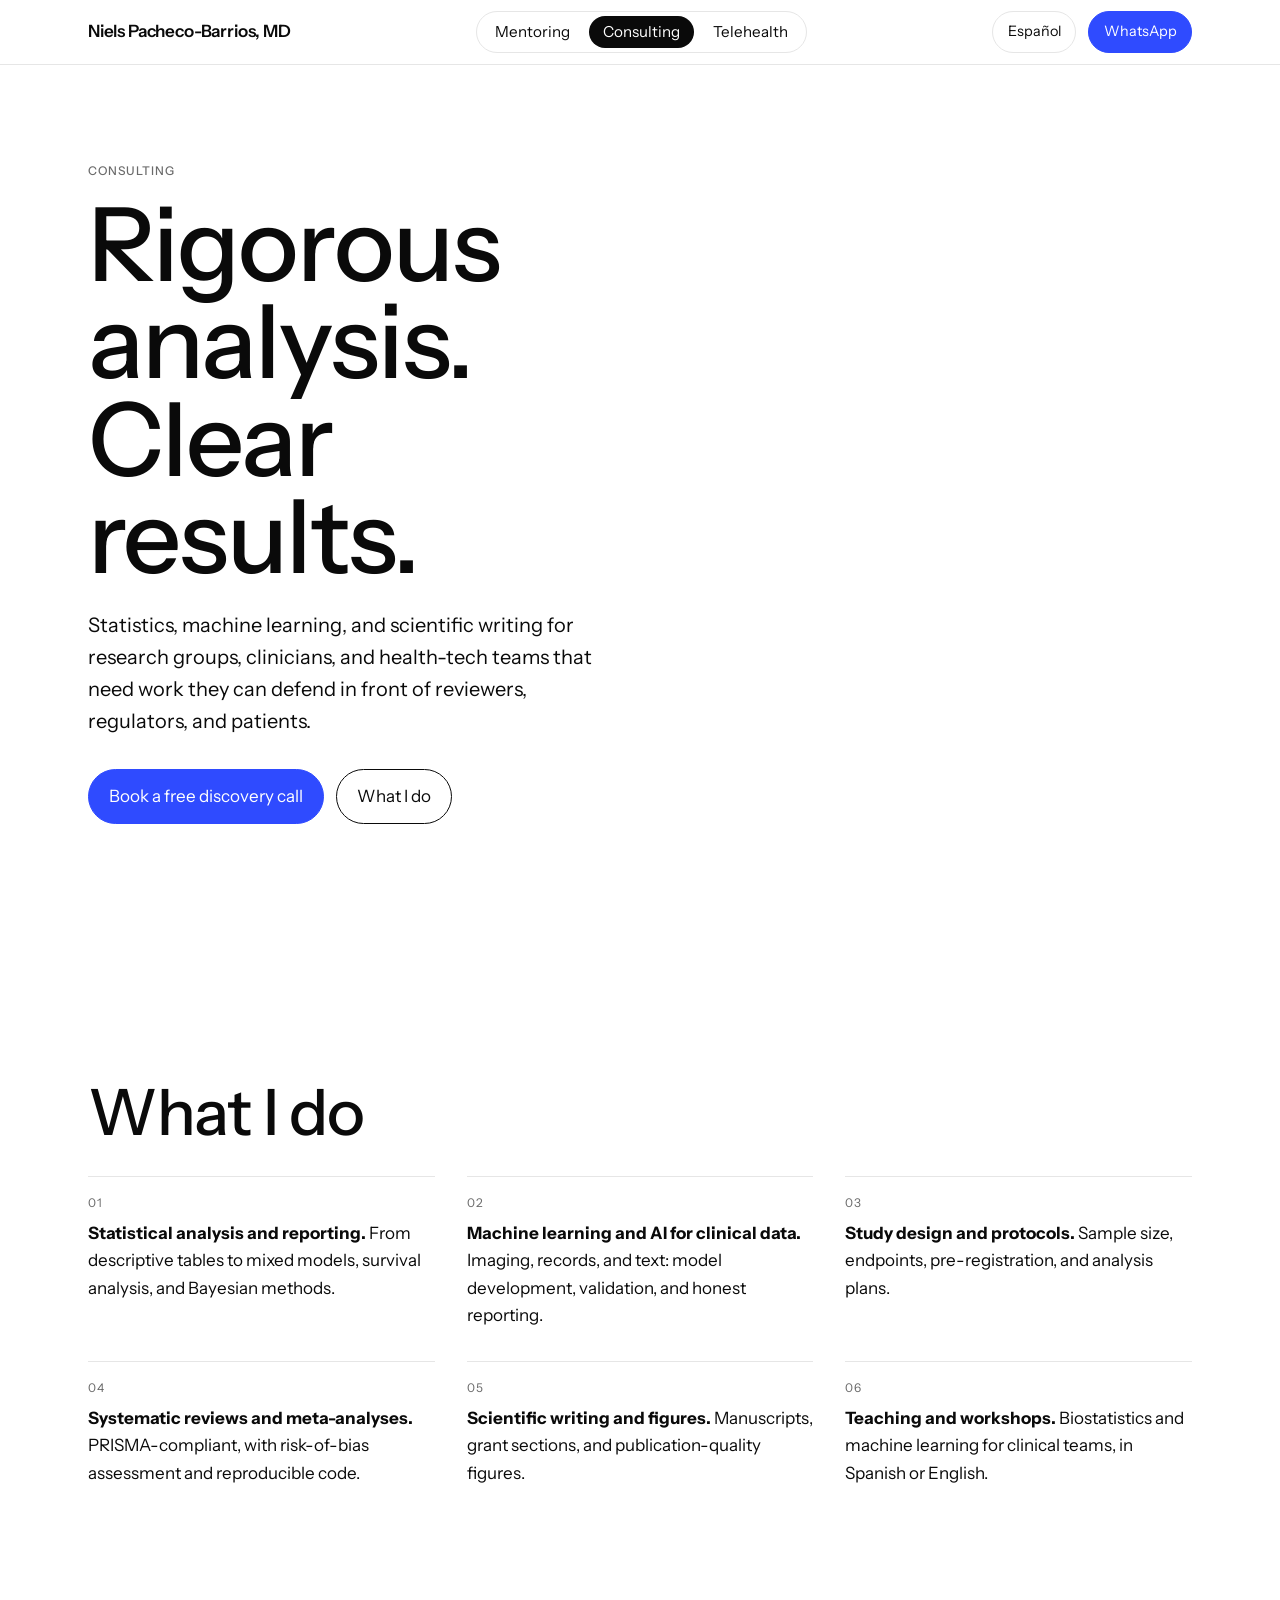
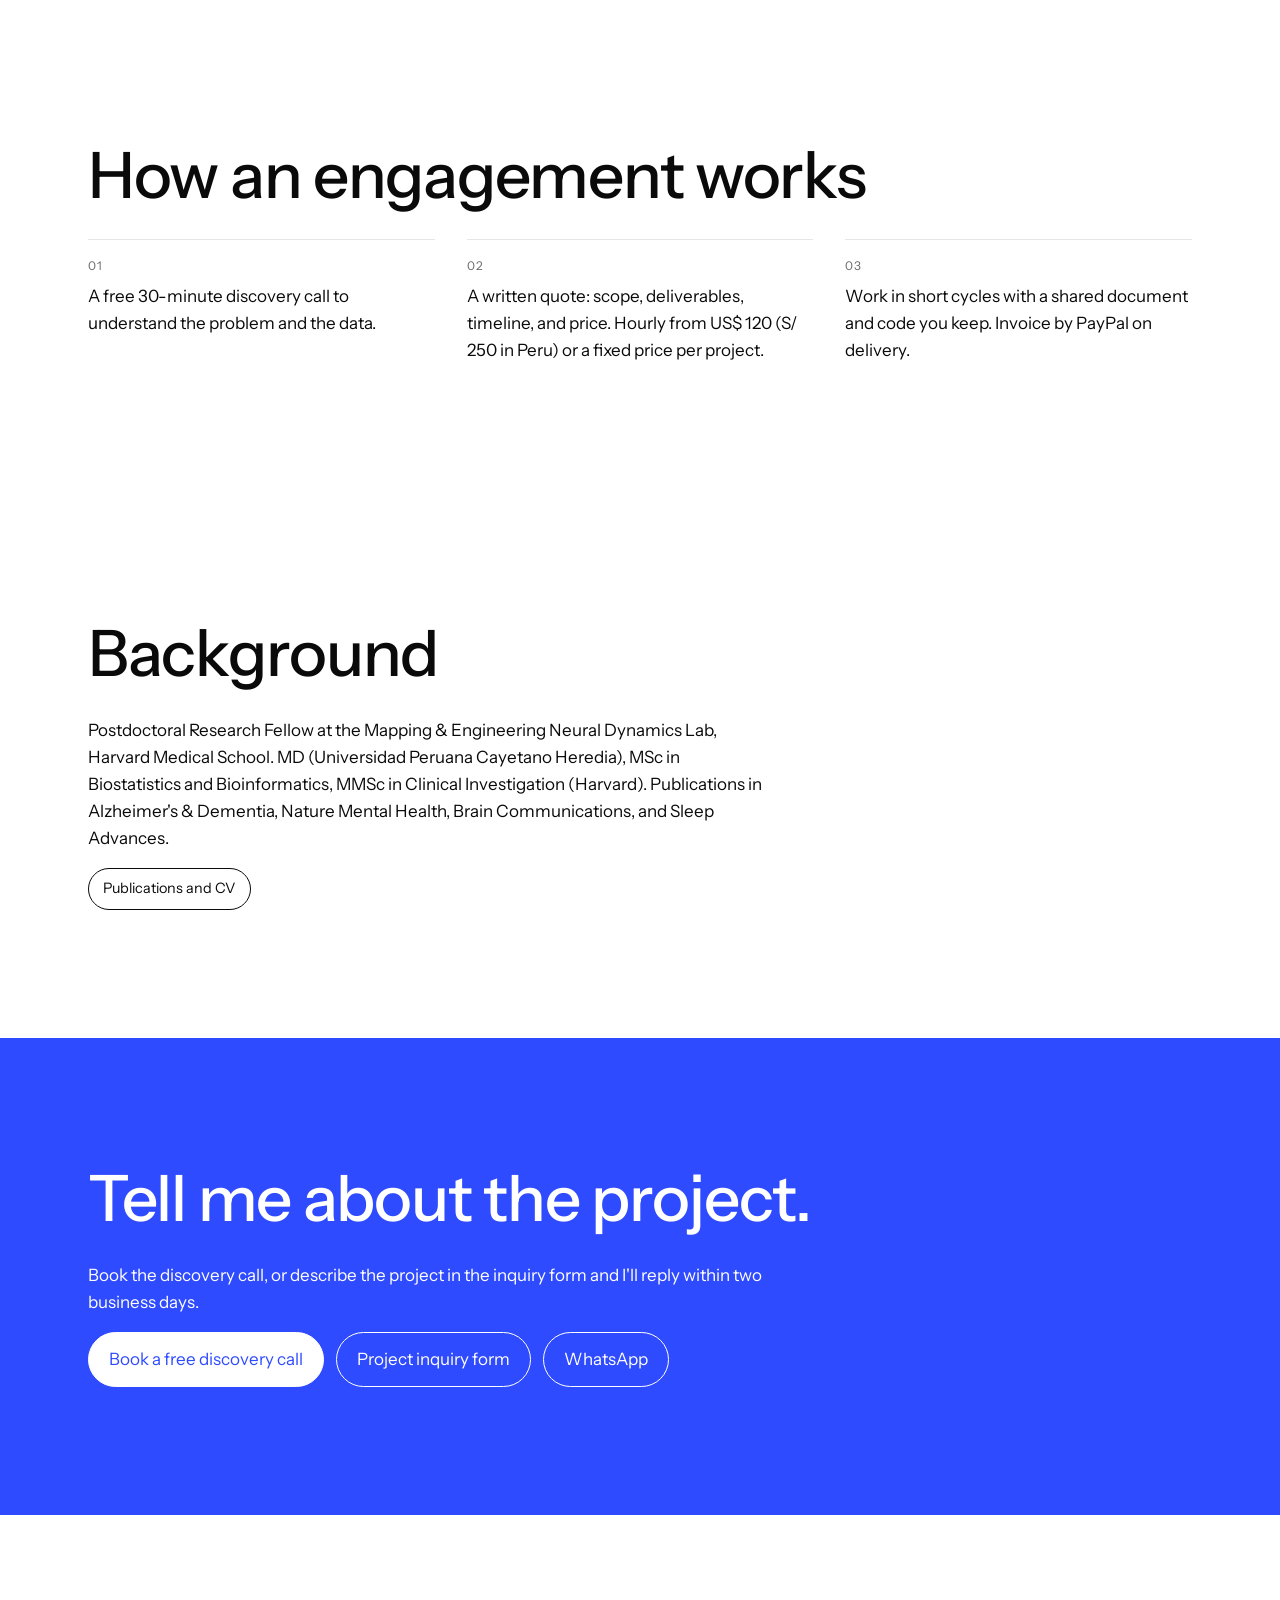
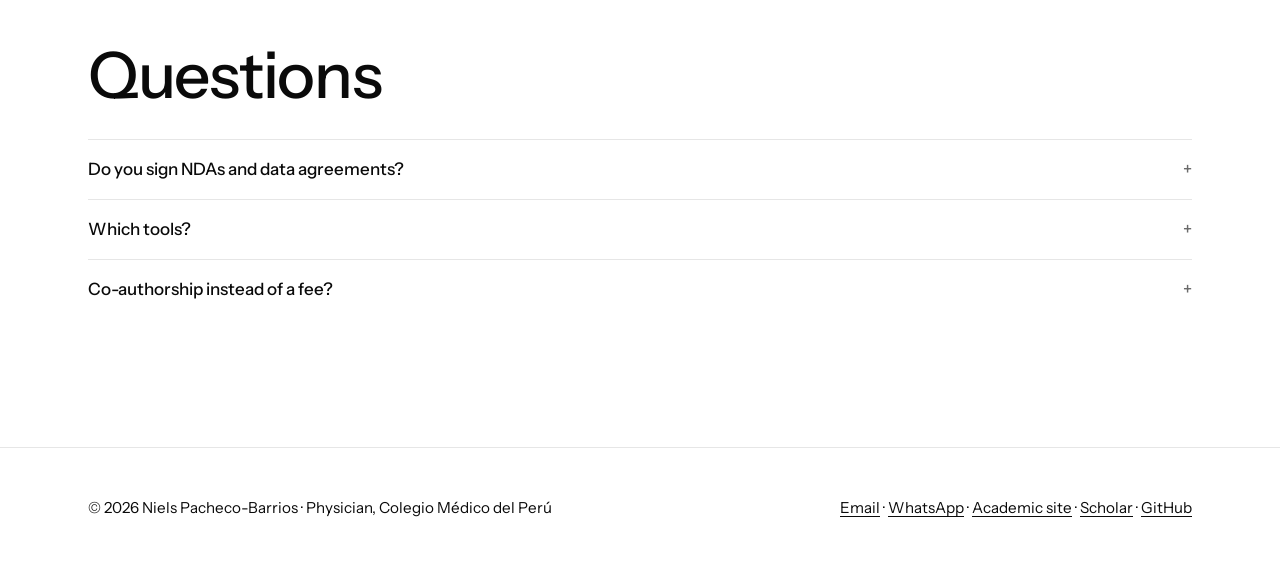
==== consulting.html @ ab7ff9d9 "Página de consultoría" ====
<!doctype html>
<html lang="en">
<head>
<meta charset="utf-8">
<meta name="viewport" content="width=device-width, initial-scale=1">
<title>Consulting — Niels Pacheco-Barrios, MD</title>
<meta name="description" content="Statistics, machine learning and AI, study design, systematic reviews, and scientific writing for research groups, clinicians, and health-tech teams. Free 30-minute discovery call.">
<link rel="icon" href="assets/favicon.svg" type="image/svg+xml">
<link rel="preconnect" href="https://fonts.googleapis.com">
<link rel="preconnect" href="https://fonts.gstatic.com" crossorigin>
<link href="https://fonts.googleapis.com/css2?family=Instrument+Sans:wght@400;500;600&display=swap" rel="stylesheet">
<link rel="stylesheet" href="style.css">
<noscript><style>.rv{opacity:1;transform:none}</style></noscript>
</head>
<body data-page="consulting" data-lang="en">

<header class="nav">
  <div class="wrap">
    <a class="brand" href="index.html">Niels Pacheco-Barrios, MD</a>
    <nav class="pills" aria-label="Main">
      <a href="mentoring.html" data-i="nav.mentoring">Mentoring</a>
      <a href="consulting.html" aria-current="page" data-i="nav.consulting">Consulting</a>
      <a href="telesalud.html" data-i="nav.telesalud">Telehealth</a>
    </nav>
    <div class="actions">
      <button id="lang-btn" class="btn small" type="button" aria-label="Cambiar a español">Español</button>
      <a class="btn small primary" href="https://wa.me/51993126398?text=Hello%20Dr.%20Pacheco%2C%20I%27d%20like%20to%20discuss%20a%20consulting%20project." data-href-alt="https://wa.me/51993126398?text=Hola%20Dr.%20Pacheco%2C%20quisiera%20conversar%20sobre%20un%20proyecto%20de%20consultor%C3%ADa." target="_blank" rel="noopener">WhatsApp</a>
    </div>
  </div>
</header>

<main>

<section class="hero wrap">
  <div>
    <span class="label" data-i="hero.kicker">Consulting</span>
    <h1 data-i="hero.title">Rigorous analysis. Clear results.</h1>
    <p class="lede" data-i="hero.lede">Statistics, machine learning, and scientific writing for research groups, clinicians, and health-tech teams that need work they can defend in front of reviewers, regulators, and patients.</p>
    <div class="actions">
      <a id="discovery" class="btn primary" href="https://wa.me/51993126398?text=Hello%20Dr.%20Pacheco%2C%20I%27d%20like%20to%20schedule%20a%20discovery%20call." data-href-alt="https://wa.me/51993126398?text=Hola%20Dr.%20Pacheco%2C%20quisiera%20agendar%20una%20llamada%20inicial." target="_blank" rel="noopener" data-i="act.call">Book a free discovery call</a>
      <a class="btn" href="#services" data-i="hero.cta">What I do</a>
    </div>
  </div>
</section>

<section id="services" class="wrap rv">
  <h2 data-i="svc.title">What I do</h2>
  <ol class="steps">
    <li data-i="svc.1"><b>Statistical analysis and reporting.</b> From descriptive tables to mixed models, survival analysis, and Bayesian methods.</li>
    <li data-i="svc.2"><b>Machine learning and AI for clinical data.</b> Imaging, records, and text: model development, validation, and honest reporting.</li>
    <li data-i="svc.3"><b>Study design and protocols.</b> Sample size, endpoints, pre-registration, and analysis plans.</li>
    <li data-i="svc.4"><b>Systematic reviews and meta-analyses.</b> PRISMA-compliant, with risk-of-bias assessment and reproducible code.</li>
    <li data-i="svc.5"><b>Scientific writing and figures.</b> Manuscripts, grant sections, and publication-quality figures.</li>
    <li data-i="svc.6"><b>Teaching and workshops.</b> Biostatistics and machine learning for clinical teams, in Spanish or English.</li>
  </ol>
</section>

<section class="wrap rv">
  <h2 data-i="eng.title">How an engagement works</h2>
  <ol class="steps">
    <li data-i="eng.1">A free 30-minute discovery call to understand the problem and the data.</li>
    <li data-i="eng.2">A written quote: scope, deliverables, timeline, and price. Hourly from US$ 120 (S/ 250 in Peru) or a fixed price per project.</li>
    <li data-i="eng.3">Work in short cycles with a shared document and code you keep. Invoice by PayPal on delivery.</li>
  </ol>
</section>

<section class="wrap rv">
  <h2 data-i="cred.title">Background</h2>
  <p data-i="cred.text">Postdoctoral Research Fellow at the Mapping &amp; Engineering Neural Dynamics Lab, Harvard Medical School. MD (Universidad Peruana Cayetano Heredia), MSc in Biostatistics and Bioinformatics, MMSc in Clinical Investigation (Harvard). Publications in Alzheimer's &amp; Dementia, Nature Mental Health, Brain Communications, and Sleep Advances.</p>
  <a class="btn small" href="https://nielspac177.github.io/publications.html" data-i="cred.link">Publications and CV</a>
</section>

<section class="accent-block rv">
  <div class="wrap">
    <h2 data-i="cta.title">Tell me about the project.</h2>
    <p data-i="cta.text">Book the discovery call, or describe the project in the inquiry form and I'll reply within two business days.</p>
    <div class="actions">
      <a class="btn primary" href="https://wa.me/51993126398?text=Hello%20Dr.%20Pacheco%2C%20I%27d%20like%20to%20schedule%20a%20discovery%20call." data-href-alt="https://wa.me/51993126398?text=Hola%20Dr.%20Pacheco%2C%20quisiera%20agendar%20una%20llamada%20inicial." target="_blank" rel="noopener" data-i="act.call">Book a free discovery call</a>
      <a id="inquiry" class="btn" href="mailto:niels.pacheco.b@gmail.com?subject=Consulting%20inquiry" data-i="act.form">Project inquiry form</a>
      <a class="btn" href="https://wa.me/51993126398?text=Hello%20Dr.%20Pacheco%2C%20I%27d%20like%20to%20discuss%20a%20consulting%20project." data-href-alt="https://wa.me/51993126398?text=Hola%20Dr.%20Pacheco%2C%20quisiera%20conversar%20sobre%20un%20proyecto%20de%20consultor%C3%ADa." target="_blank" rel="noopener" data-i="act.wa">WhatsApp</a>
    </div>
  </div>
</section>

<section class="wrap rv">
  <h2 data-i="faq.title">Questions</h2>
  <details><summary data-i="faq.q1">Do you sign NDAs and data agreements?</summary><div class="body" data-i="faq.a1">Yes. Data stays where you keep it whenever possible, and I work on de-identified data under your institution's rules.</div></details>
  <details><summary data-i="faq.q2">Which tools?</summary><div class="body" data-i="faq.a2">R, Python, MATLAB, and whatever your team already uses. Deliverables include the code.</div></details>
  <details><summary data-i="faq.q3">Co-authorship instead of a fee?</summary><div class="body" data-i="faq.a3">Sometimes, for academic projects with a clear scientific contribution. Let's discuss it on the call.</div></details>
</section>

</main>

<footer>
  <div class="wrap">
    <span>© 2026 Niels Pacheco-Barrios · <span data-i="f.cmp">Physician, Colegio Médico del Perú</span> <span id="cmp-footer"></span></span>
    <span>
      <a href="mailto:niels.pacheco.b@gmail.com">Email</a> ·
      <a href="https://wa.me/51993126398" target="_blank" rel="noopener">WhatsApp</a> ·
      <a href="https://nielspac177.github.io/" data-i="f.site">Academic site</a> ·
      <a href="https://scholar.google.com/citations?user=e4jKwLwAAAAJ">Scholar</a> ·
      <a href="https://github.com/nielspac177">GitHub</a>
    </span>
  </div>
</footer>

<script src="i18n.js"></script>
</body>
</html>
---- style.css ----
:root {
  --ground: #ffffff;
  --ink: #0a0a0a;
  --muted: #6b6b6b;
  --hair: #e6e6e6;
  --accent: #2f4bff;
  --font: "Instrument Sans", system-ui, -apple-system, "Helvetica Neue", Arial, sans-serif;
  --max: 1200px;
  --pad: clamp(1.25rem, 4vw, 3rem);
  --sec: clamp(4rem, 10vw, 9rem);
}
* { box-sizing: border-box; }
html { -webkit-text-size-adjust: 100%; scroll-behavior: smooth; }
body { margin: 0; background: var(--ground); color: var(--ink); font-family: var(--font); font-size: 1.0625rem; line-height: 1.6; font-weight: 400; }
a { color: inherit; text-decoration: none; }
a:hover { color: var(--accent); }
:focus-visible { outline: 2px solid var(--accent); outline-offset: 3px; }
img { max-width: 100%; display: block; }
ul, ol { margin: 0; padding-left: 1.1rem; }
.wrap { max-width: var(--max); margin: 0 auto; padding-left: var(--pad); padding-right: var(--pad); }
section { padding-top: var(--sec); padding-bottom: var(--sec); }
h1, h2, h3 { margin: 0; font-weight: 500; letter-spacing: -0.02em; }
h1 { font-size: clamp(2.75rem, 8vw, 7rem); line-height: 0.95; }
h2 { font-size: clamp(2rem, 5vw, 4rem); line-height: 1; margin-bottom: 2rem; }
h3 { font-size: 1.5rem; line-height: 1.2; }
p { margin: 0 0 1rem; max-width: 62ch; }
.muted { color: var(--muted); }
.label { display: block; font-size: 0.75rem; letter-spacing: 0.08em; text-transform: uppercase; color: var(--muted); font-weight: 500; margin-bottom: 1rem; }

/* Navigation */
.nav { position: sticky; top: 0; background: var(--ground); border-bottom: 1px solid var(--hair); z-index: 10; }
.nav .wrap { display: flex; align-items: center; justify-content: space-between; gap: 1rem; height: 4rem; }
.brand { font-weight: 600; letter-spacing: -0.01em; white-space: nowrap; }
.pills { display: flex; gap: 0.25rem; border: 1px solid var(--hair); border-radius: 999px; padding: 0.25rem; }
.pills a { padding: 0.4rem 0.9rem; border-radius: 999px; font-size: 0.95rem; line-height: 1.2; }
.pills a[aria-current="page"] { background: var(--ink); color: #fff; }
.pills a:hover { color: var(--accent); }
.pills a[aria-current="page"]:hover { color: #fff; }
.actions { display: flex; gap: 0.75rem; flex-wrap: wrap; align-items: center; }

/* Buttons */
.btn { display: inline-flex; align-items: center; gap: 0.5rem; padding: 0.8rem 1.25rem; border-radius: 999px; border: 1px solid var(--ink); font-weight: 500; line-height: 1; transition: background 0.15s, color 0.15s, border-color 0.15s; cursor: pointer; background: none; font: inherit; color: inherit; white-space: nowrap; }
.btn:hover { background: var(--ink); color: #fff; }
.btn.primary { background: var(--accent); border-color: var(--accent); color: #fff; }
.btn.primary:hover { background: var(--ink); border-color: var(--ink); }
.btn.small { padding: 0.5rem 0.9rem; font-size: 0.9rem; }
#lang-btn { border-color: var(--hair); }

/* Hero */
.hero { display: grid; gap: 3rem; align-items: end; padding-top: clamp(3rem, 8vw, 6rem); }
.hero img { width: 100%; max-width: 520px; aspect-ratio: 1 / 1; object-fit: cover; }
.hero .lede { font-size: 1.25rem; max-width: 40ch; margin: 1.5rem 0 2rem; }

/* Doors (hub) */
.doors { display: grid; gap: 1px; background: var(--hair); border: 1px solid var(--hair); }
.door { background: var(--ground); padding: 2.5rem var(--pad); display: grid; gap: 1rem; align-content: start; transition: background 0.15s, color 0.15s; }
.door:hover { background: var(--accent); color: #fff; }
.door:hover .muted { color: #fff; opacity: 0.85; }
.door h2 { font-size: clamp(1.75rem, 3vw, 2.5rem); line-height: 1.2; margin-bottom: 0; }
.door .arrow { font-size: 2rem; line-height: 1; }

/* Credentials strip, steps */
.strip { list-style: none; padding: 1.5rem 0; margin: 0; display: flex; flex-wrap: wrap; gap: 1rem 2.5rem; border-top: 1px solid var(--hair); border-bottom: 1px solid var(--hair); }
.steps { display: grid; gap: 2rem; counter-reset: s; list-style: none; padding: 0; margin: 0; }
.steps li { counter-increment: s; border-top: 1px solid var(--hair); padding-top: 1rem; }
.steps li::before { content: "0" counter(s); display: block; font-size: 0.75rem; letter-spacing: 0.08em; color: var(--muted); margin-bottom: 0.5rem; }

/* Offers */
.offers { display: grid; gap: 2rem; }
.offer { border-top: 1px solid var(--ink); padding-top: 1.25rem; display: grid; gap: 1rem; align-content: start; }
.meta { color: var(--muted); font-size: 0.95rem; }
.price { font-size: 2.5rem; font-weight: 500; letter-spacing: -0.02em; line-height: 1; }
.price small { font-size: 1rem; color: var(--muted); font-weight: 400; letter-spacing: 0; margin-left: 0.5rem; }

/* Disclosures (payment, FAQ) */
details { border-top: 1px solid var(--hair); }
details summary { cursor: pointer; padding: 1rem 0; font-weight: 500; list-style: none; display: flex; justify-content: space-between; gap: 1rem; }
details summary::-webkit-details-marker { display: none; }
details summary::after { content: "+"; color: var(--muted); }
details[open] summary::after { content: "\2013"; }
details .body { padding: 0 0 1.5rem; }
.pay { display: grid; gap: 1.5rem; }
.pay .col { display: grid; gap: 0.5rem; align-content: start; justify-items: start; }
.notice { border: 1px solid var(--ink); padding: 1.25rem; display: grid; gap: 0.25rem; max-width: 62ch; }
.two { display: grid; gap: 4rem; }

/* Accent block */
.accent-block { background: var(--accent); color: #fff; }
.accent-block .muted { color: #fff; opacity: 0.85; }
.accent-block .btn { border-color: #fff; color: #fff; }
.accent-block .btn:hover { background: #fff; color: var(--accent); }
.accent-block .btn.primary { background: #fff; color: var(--accent); }
.accent-block .btn.primary:hover { background: var(--ink); border-color: var(--ink); color: #fff; }

/* Footer */
footer { border-top: 1px solid var(--hair); padding: 3rem 0; font-size: 0.95rem; }
footer .wrap { display: flex; flex-wrap: wrap; gap: 1rem 2rem; justify-content: space-between; }
footer a { text-decoration: underline; text-underline-offset: 0.2em; }

/* Reveal */
.rv { opacity: 0; transform: translateY(8px); transition: opacity 0.5s, transform 0.5s; }
.rv.in { opacity: 1; transform: none; }
@media (prefers-reduced-motion: reduce) { .rv { opacity: 1; transform: none; transition: none; } html { scroll-behavior: auto; } }

/* Responsive */
@media (max-width: 639px) {
  .nav .wrap { flex-wrap: wrap; height: auto; padding-top: 0.75rem; padding-bottom: 0.75rem; }
  .pills { order: 3; width: 100%; justify-content: space-between; }
  .pills a { padding: 0.4rem 0.6rem; font-size: 0.9rem; }
}
@media (min-width: 640px) {
  .doors { grid-template-columns: repeat(3, 1fr); }
  .offers { grid-template-columns: repeat(auto-fit, minmax(280px, 1fr)); }
  .pay { grid-template-columns: 1fr 1fr; }
  .steps { grid-template-columns: repeat(3, 1fr); }
  .two { grid-template-columns: 1fr 1fr; }
}
@media (min-width: 1024px) {
  .hero { grid-template-columns: 1.2fr 1fr; }
}
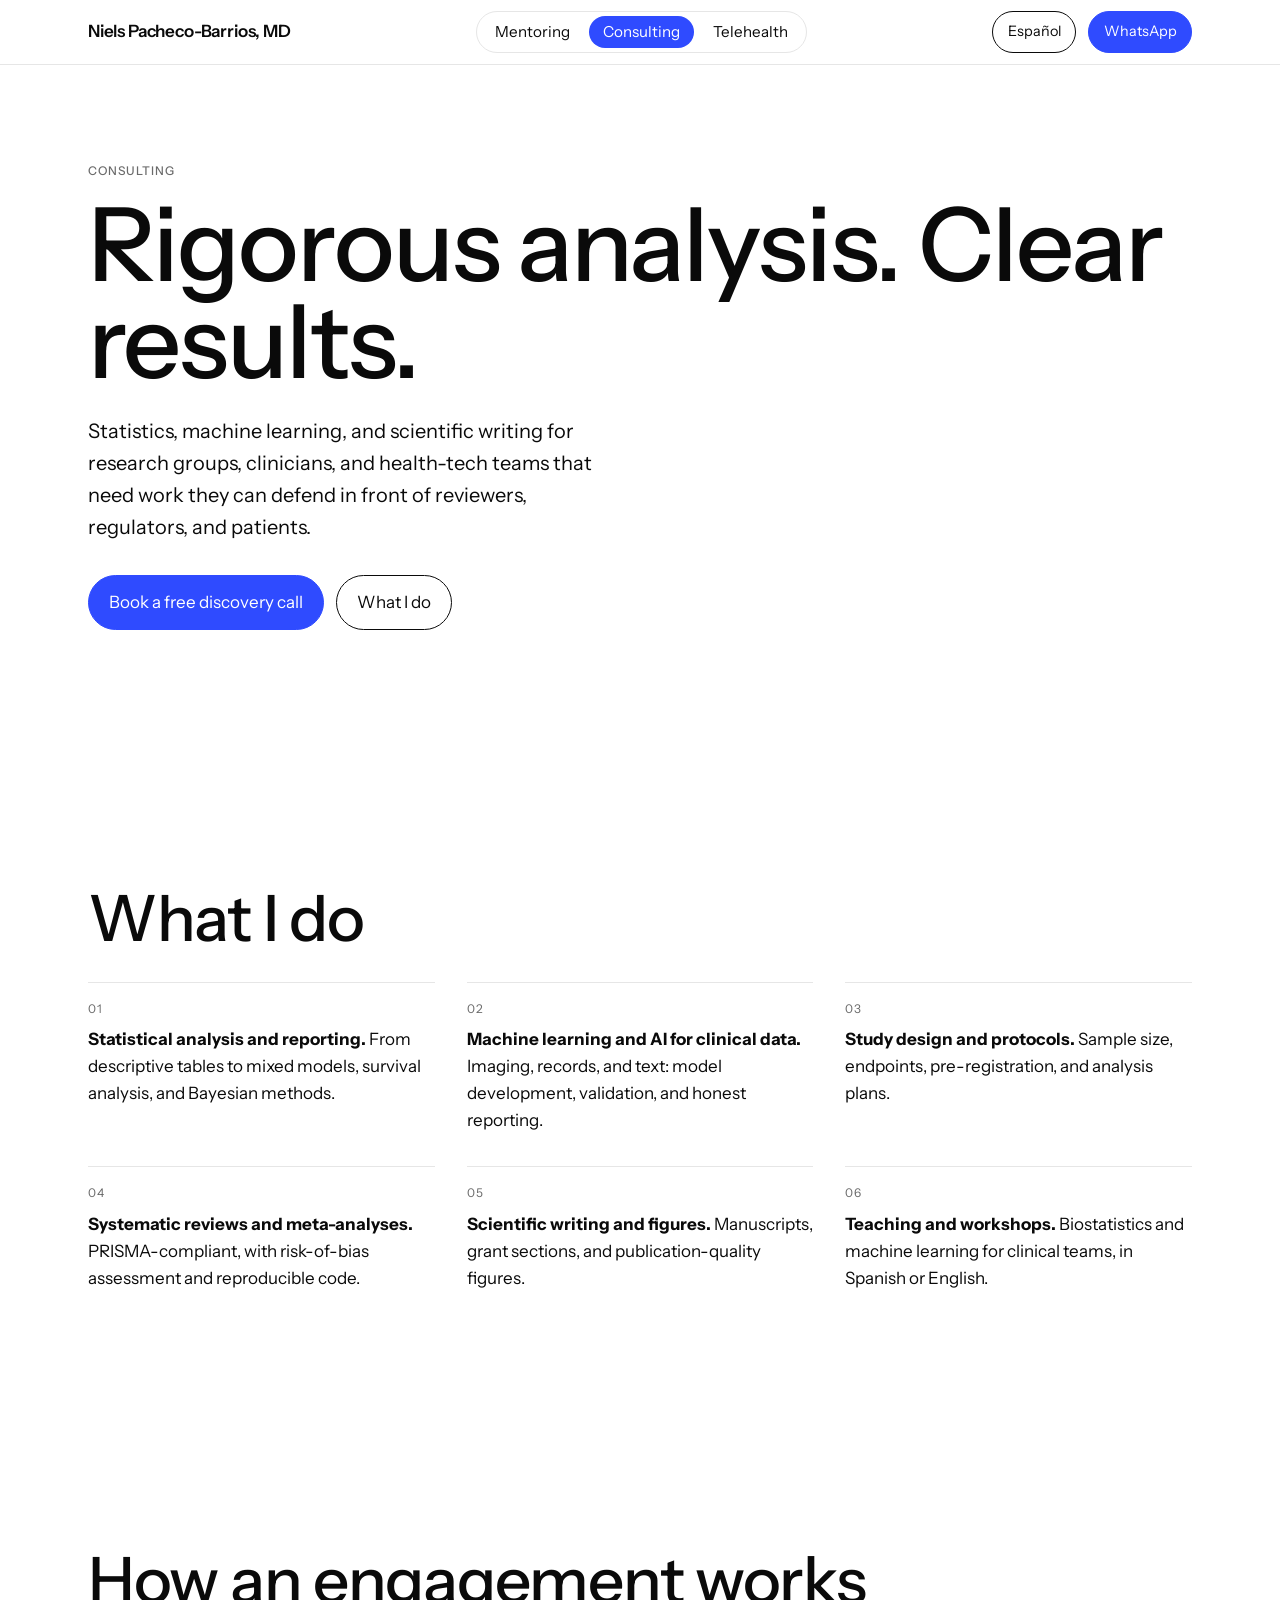
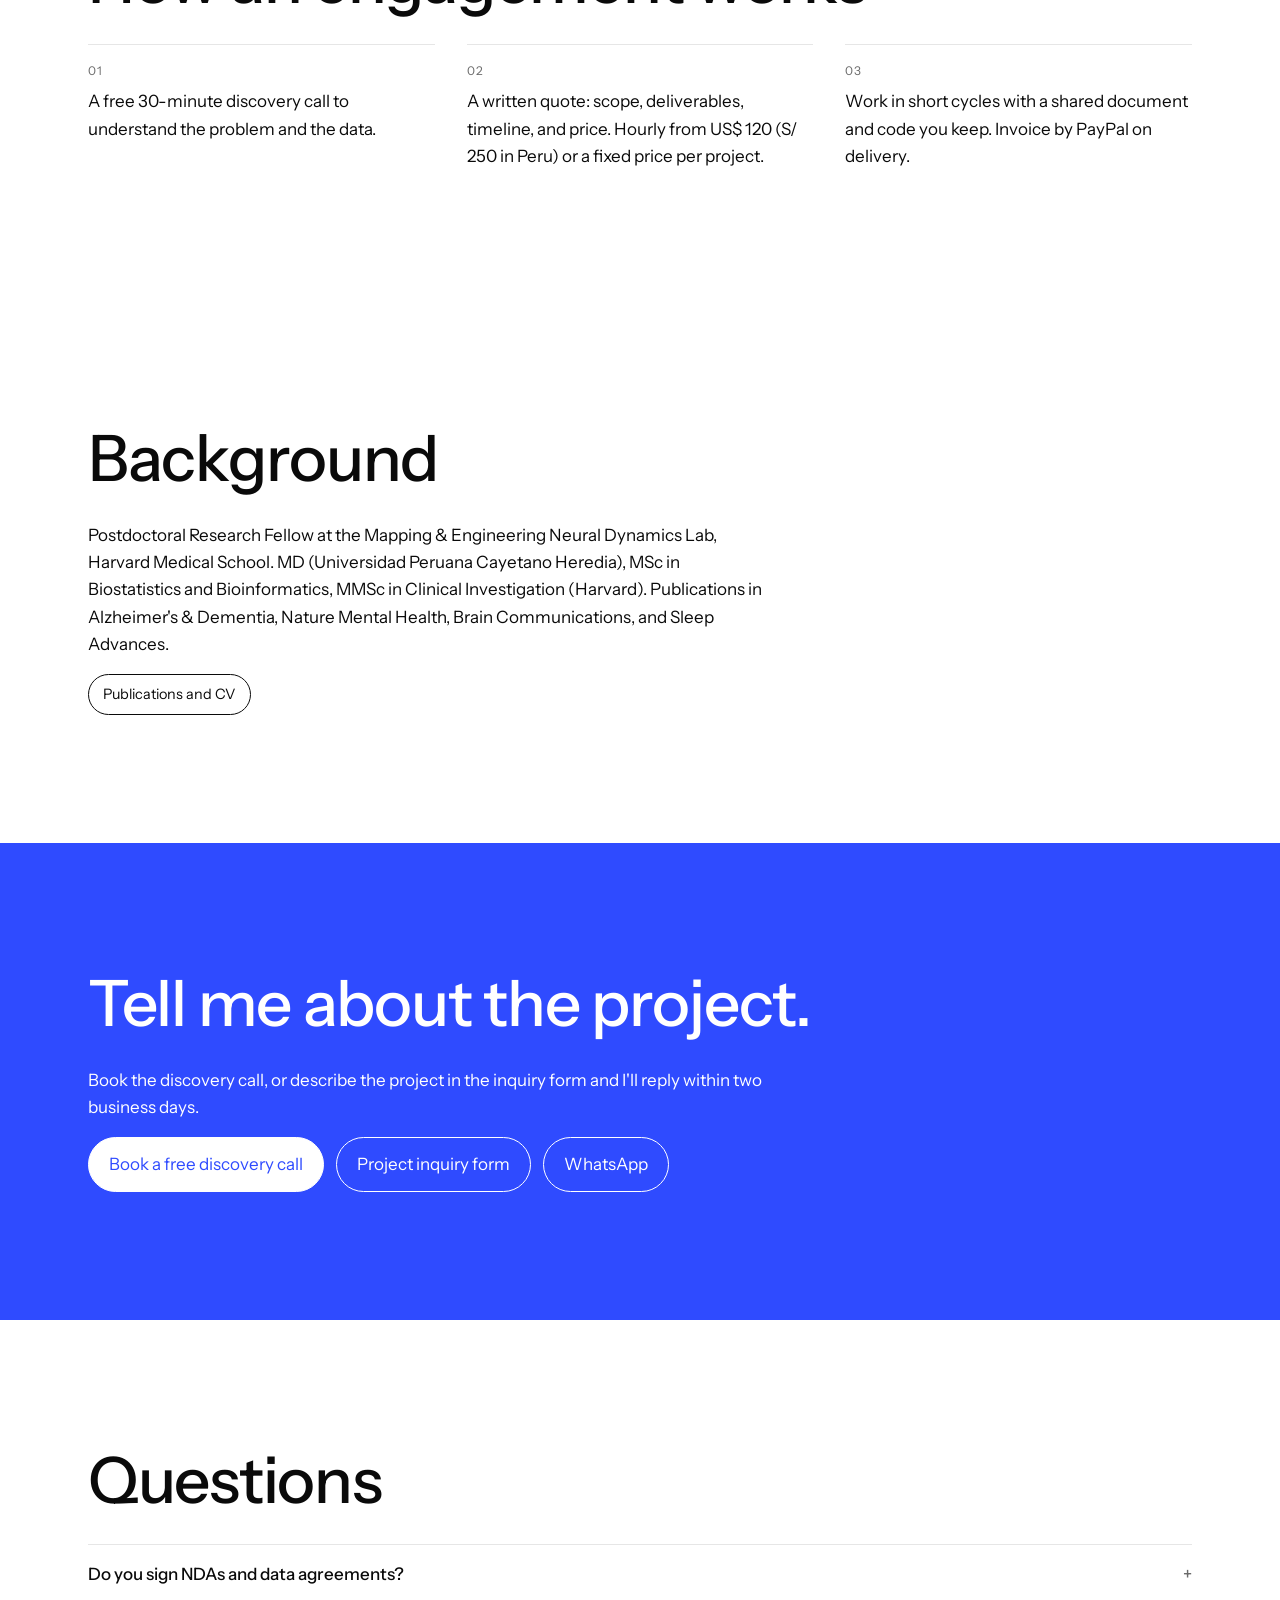
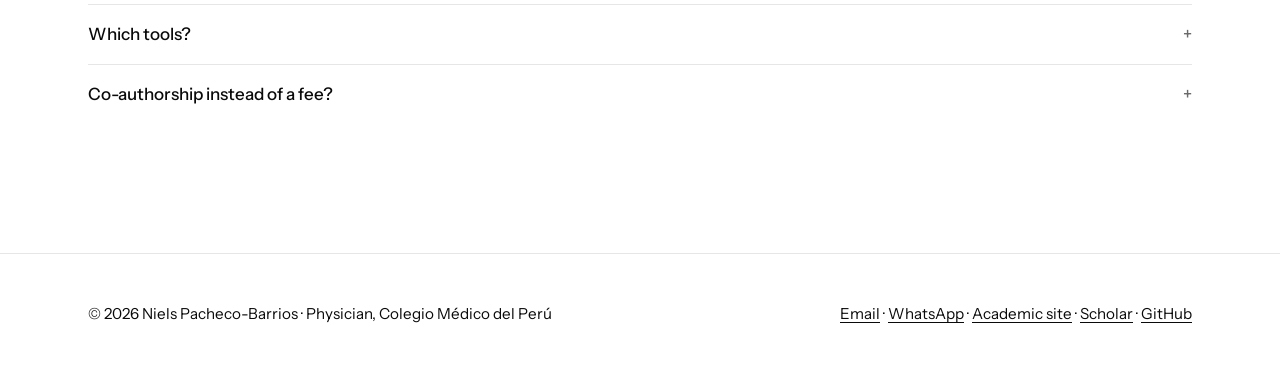
==== commit 1f946ae4: "Mejora accesibilidad: foco, anclas y revelado sin JavaScript El revelado por desplazamiento depende " ====
--- a/consulting.html
+++ b/consulting.html
@@ -5,12 +5,21 @@
 <meta name="viewport" content="width=device-width, initial-scale=1">
 <title>Consulting — Niels Pacheco-Barrios, MD</title>
 <meta name="description" content="Statistics, machine learning and AI, study design, systematic reviews, and scientific writing for research groups, clinicians, and health-tech teams. Free 30-minute discovery call.">
+<meta property="og:type" content="website">
+<meta property="og:url" content="https://nielspac177.github.io/consulting/consulting.html">
+<meta property="og:title" content="Consulting — Niels Pacheco-Barrios, MD">
+<meta property="og:description" content="Statistics, machine learning and AI, study design, systematic reviews, and scientific writing for research groups, clinicians, and health-tech teams. Free 30-minute discovery call.">
+<meta property="og:image" content="https://nielspac177.github.io/consulting/assets/og.jpg">
+<meta property="og:image:width" content="1200">
+<meta property="og:image:height" content="630">
+<meta property="og:locale" content="en_US">
+<meta name="twitter:card" content="summary_large_image">
 <link rel="icon" href="assets/favicon.svg" type="image/svg+xml">
 <link rel="preconnect" href="https://fonts.googleapis.com">
 <link rel="preconnect" href="https://fonts.gstatic.com" crossorigin>
 <link href="https://fonts.googleapis.com/css2?family=Instrument+Sans:wght@400;500;600&display=swap" rel="stylesheet">
 <link rel="stylesheet" href="style.css">
-<noscript><style>.rv{opacity:1;transform:none}</style></noscript>
+<script>document.documentElement.className += " js";</script>
 </head>
 <body data-page="consulting" data-lang="en">
 
--- a/style.css
+++ b/style.css
@@ -19,6 +19,7 @@
 ul, ol { margin: 0; padding-left: 1.1rem; }
 .wrap { max-width: var(--max); margin: 0 auto; padding-left: var(--pad); padding-right: var(--pad); }
 section { padding-top: var(--sec); padding-bottom: var(--sec); }
+section[id] { scroll-margin-top: 5rem; }
 h1, h2, h3 { margin: 0; font-weight: 500; letter-spacing: -0.02em; }
 h1 { font-size: clamp(2.75rem, 8vw, 7rem); line-height: 0.95; }
 h2 { font-size: clamp(2rem, 5vw, 4rem); line-height: 1; margin-bottom: 2rem; }
@@ -33,7 +34,7 @@
 .brand { font-weight: 600; letter-spacing: -0.01em; white-space: nowrap; }
 .pills { display: flex; gap: 0.25rem; border: 1px solid var(--hair); border-radius: 999px; padding: 0.25rem; }
 .pills a { padding: 0.4rem 0.9rem; border-radius: 999px; font-size: 0.95rem; line-height: 1.2; }
-.pills a[aria-current="page"] { background: var(--ink); color: #fff; }
+.pills a[aria-current="page"] { background: var(--accent); color: #fff; }
 .pills a:hover { color: var(--accent); }
 .pills a[aria-current="page"]:hover { color: #fff; }
 .actions { display: flex; gap: 0.75rem; flex-wrap: wrap; align-items: center; }
@@ -44,7 +45,7 @@
 .btn.primary { background: var(--accent); border-color: var(--accent); color: #fff; }
 .btn.primary:hover { background: var(--ink); border-color: var(--ink); }
 .btn.small { padding: 0.5rem 0.9rem; font-size: 0.9rem; }
-#lang-btn { border-color: var(--hair); }
+#lang-btn { border-color: var(--ink); }
 
 /* Hero */
 .hero { display: grid; gap: 3rem; align-items: end; padding-top: clamp(3rem, 8vw, 6rem); }
@@ -91,6 +92,7 @@
 .accent-block .btn:hover { background: #fff; color: var(--accent); }
 .accent-block .btn.primary { background: #fff; color: var(--accent); }
 .accent-block .btn.primary:hover { background: var(--ink); border-color: var(--ink); color: #fff; }
+.accent-block :focus-visible { outline-color: #fff; }
 
 /* Footer */
 footer { border-top: 1px solid var(--hair); padding: 3rem 0; font-size: 0.95rem; }
@@ -98,15 +100,16 @@
 footer a { text-decoration: underline; text-underline-offset: 0.2em; }
 
 /* Reveal */
-.rv { opacity: 0; transform: translateY(8px); transition: opacity 0.5s, transform 0.5s; }
-.rv.in { opacity: 1; transform: none; }
-@media (prefers-reduced-motion: reduce) { .rv { opacity: 1; transform: none; transition: none; } html { scroll-behavior: auto; } }
+.js .rv { opacity: 0; transform: translateY(8px); transition: opacity 0.5s, transform 0.5s; }
+.js .rv.in { opacity: 1; transform: none; }
+@media (prefers-reduced-motion: reduce) { .js .rv { opacity: 1; transform: none; transition: none; } html { scroll-behavior: auto; } }
 
 /* Responsive */
-@media (max-width: 639px) {
+@media (max-width: 767px) {
   .nav .wrap { flex-wrap: wrap; height: auto; padding-top: 0.75rem; padding-bottom: 0.75rem; }
   .pills { order: 3; width: 100%; justify-content: space-between; }
   .pills a { padding: 0.4rem 0.6rem; font-size: 0.9rem; }
+  section[id] { scroll-margin-top: 11rem; }
 }
 @media (min-width: 640px) {
   .doors { grid-template-columns: repeat(3, 1fr); }
@@ -116,5 +119,5 @@
   .two { grid-template-columns: 1fr 1fr; }
 }
 @media (min-width: 1024px) {
-  .hero { grid-template-columns: 1.2fr 1fr; }
+  .hero:has(img) { grid-template-columns: 1.2fr 1fr; }
 }
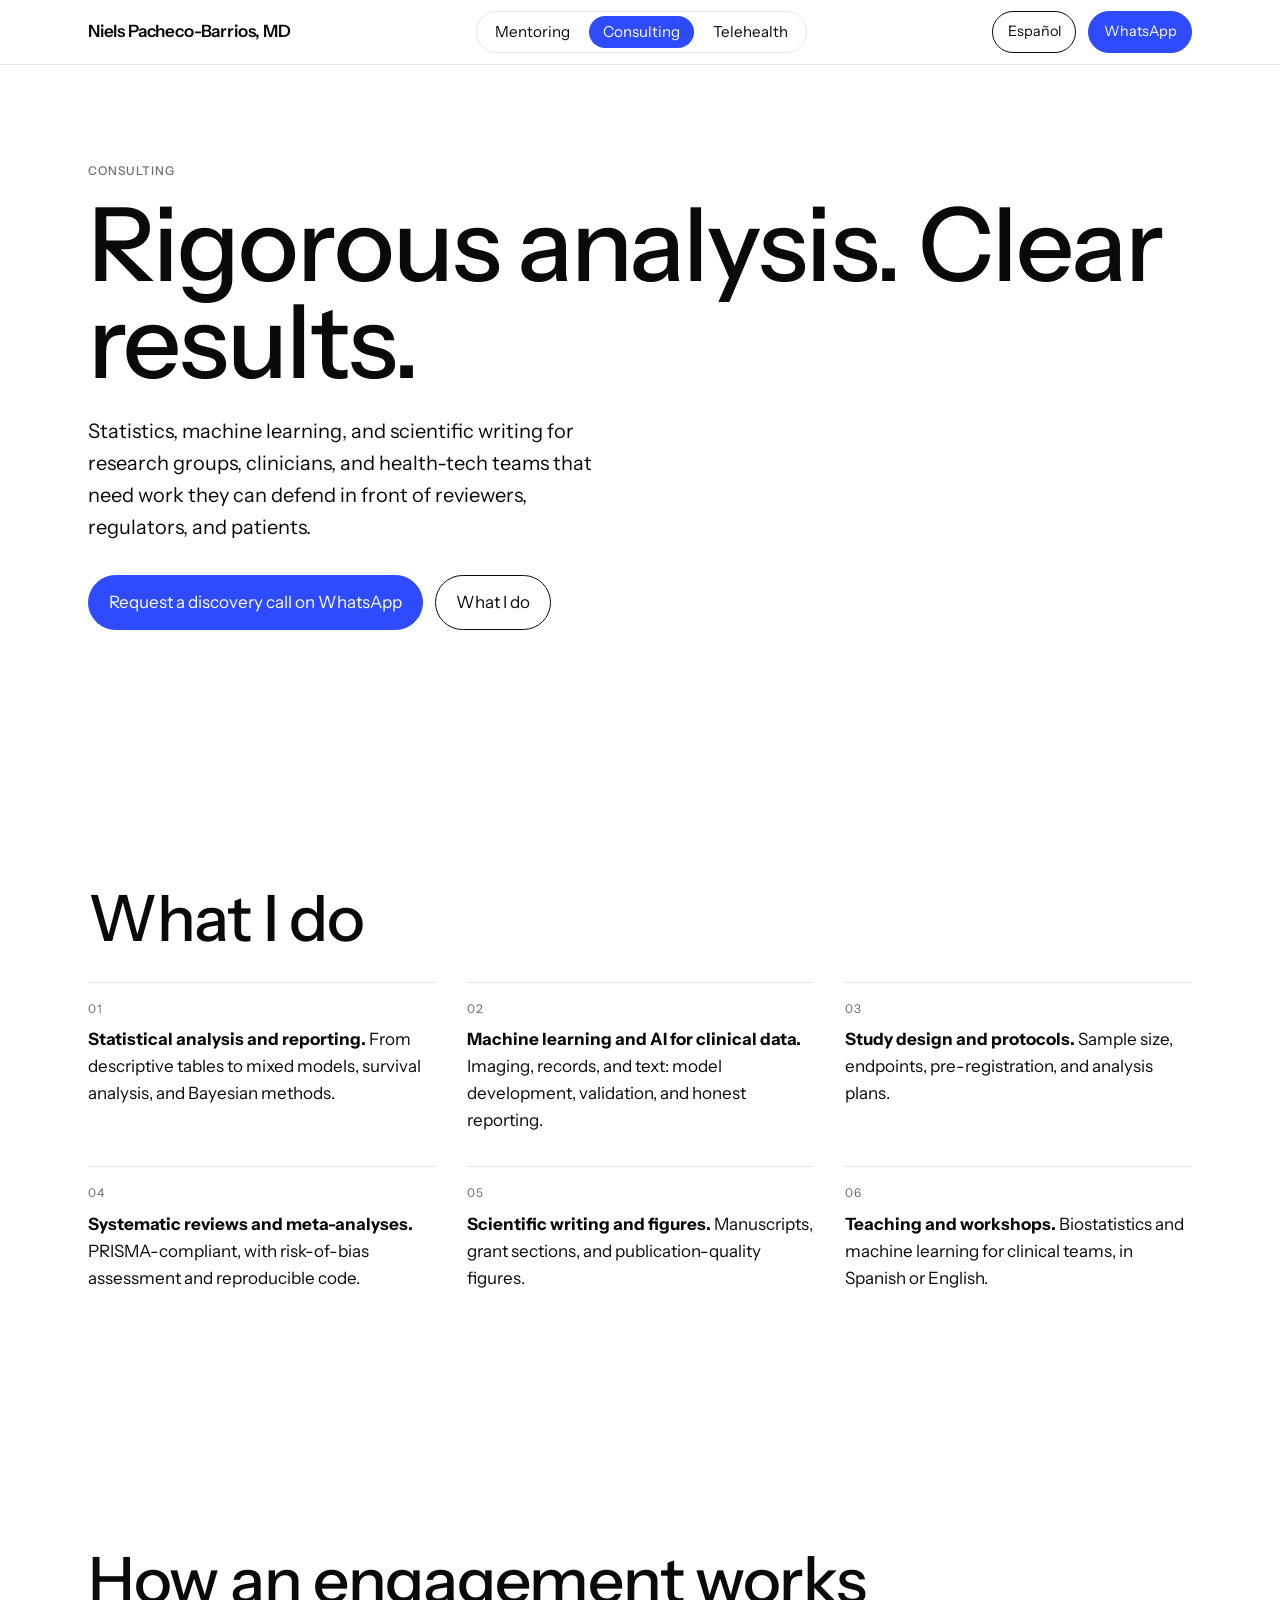
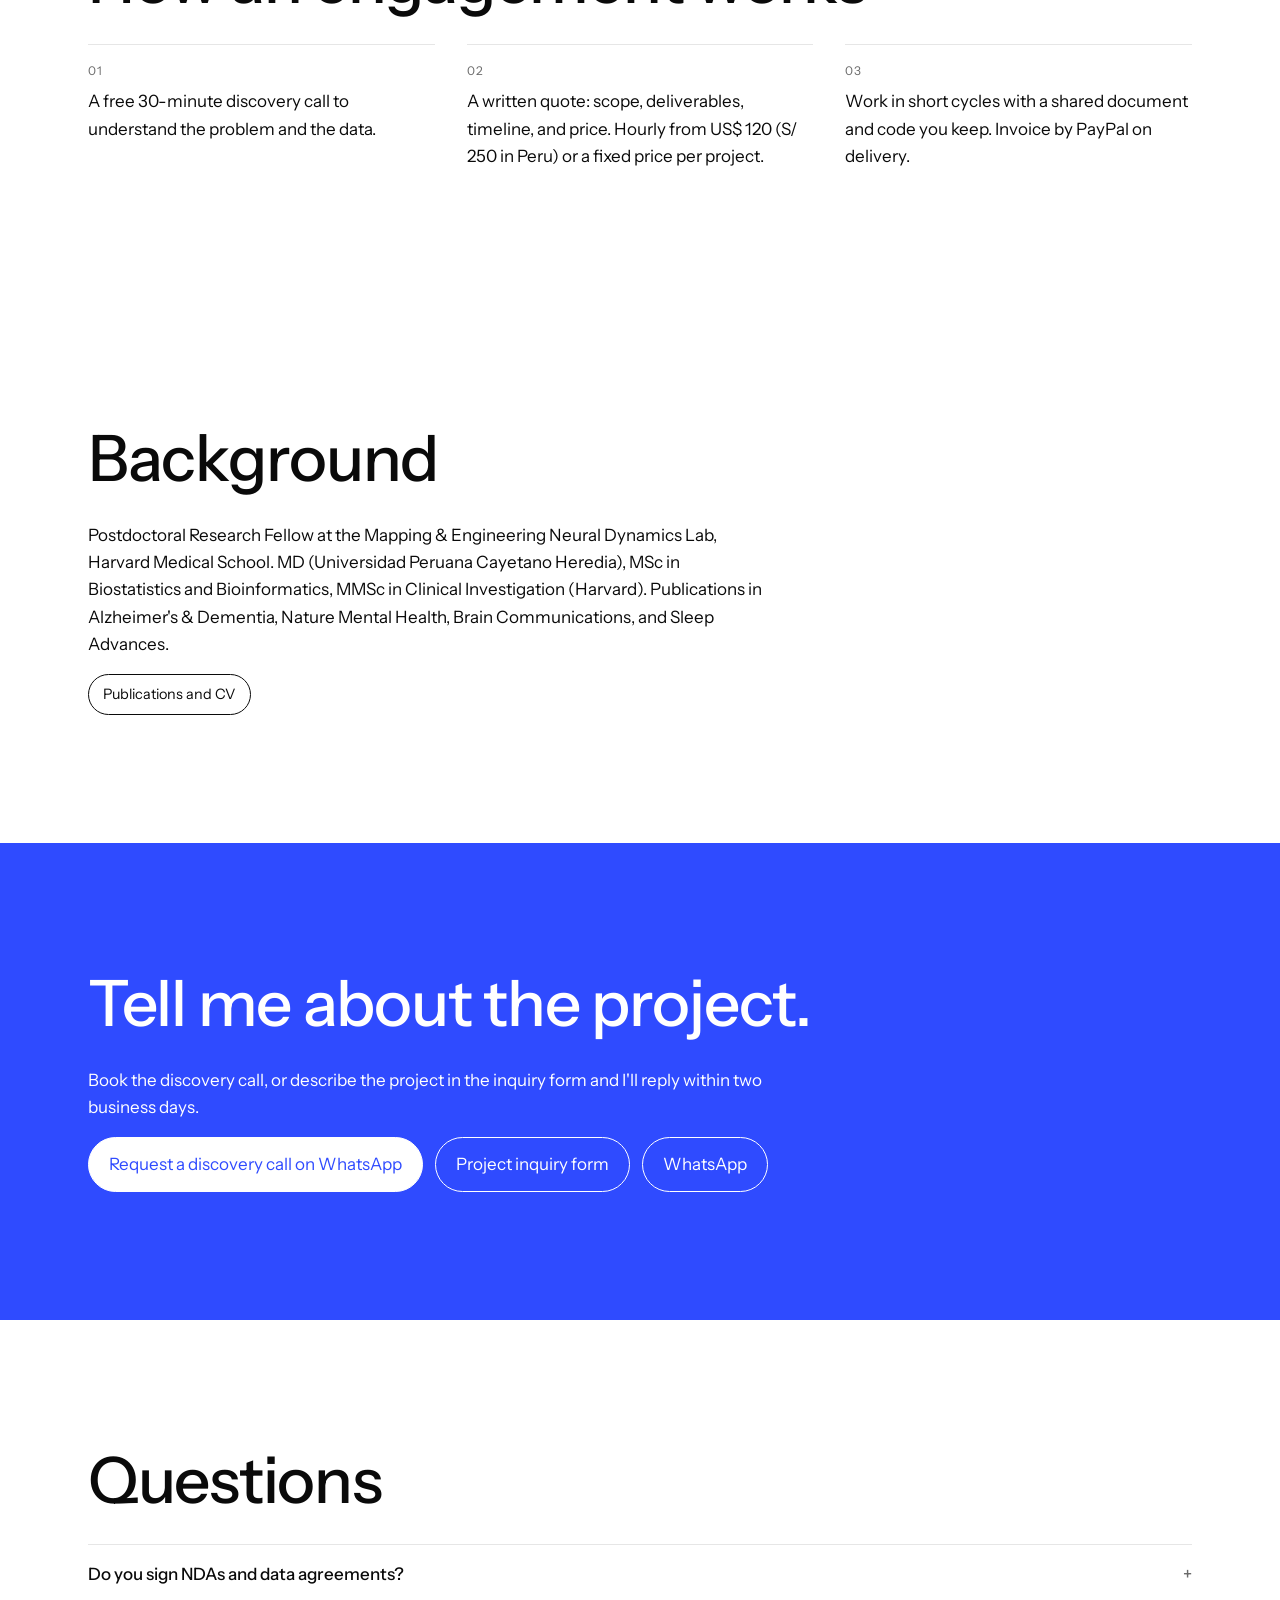
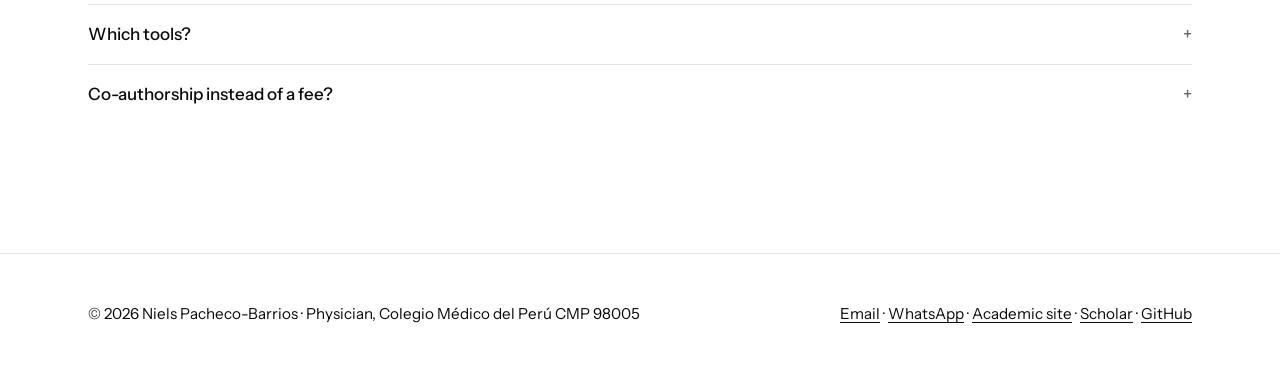
==== commit a7131aee: "Añade el número de colegiatura y ajusta el botón de llamada inicial" ====
--- a/consulting.html
+++ b/consulting.html
@@ -5,6 +5,7 @@
 <meta name="viewport" content="width=device-width, initial-scale=1">
 <title>Consulting — Niels Pacheco-Barrios, MD</title>
 <meta name="description" content="Statistics, machine learning and AI, study design, systematic reviews, and scientific writing for research groups, clinicians, and health-tech teams. Free 30-minute discovery call.">
+<link rel="canonical" href="https://nielspac177.github.io/consulting/consulting.html">
 <meta property="og:type" content="website">
 <meta property="og:url" content="https://nielspac177.github.io/consulting/consulting.html">
 <meta property="og:title" content="Consulting — Niels Pacheco-Barrios, MD">
@@ -19,7 +20,7 @@
 <link rel="preconnect" href="https://fonts.gstatic.com" crossorigin>
 <link href="https://fonts.googleapis.com/css2?family=Instrument+Sans:wght@400;500;600&display=swap" rel="stylesheet">
 <link rel="stylesheet" href="style.css">
-<script>document.documentElement.className += " js";</script>
+<script src="i18n.js" defer></script>
 </head>
 <body data-page="consulting" data-lang="en">
 
@@ -46,7 +47,7 @@
     <h1 data-i="hero.title">Rigorous analysis. Clear results.</h1>
     <p class="lede" data-i="hero.lede">Statistics, machine learning, and scientific writing for research groups, clinicians, and health-tech teams that need work they can defend in front of reviewers, regulators, and patients.</p>
     <div class="actions">
-      <a id="discovery" class="btn primary" href="https://wa.me/51993126398?text=Hello%20Dr.%20Pacheco%2C%20I%27d%20like%20to%20schedule%20a%20discovery%20call." data-href-alt="https://wa.me/51993126398?text=Hola%20Dr.%20Pacheco%2C%20quisiera%20agendar%20una%20llamada%20inicial." target="_blank" rel="noopener" data-i="act.call">Book a free discovery call</a>
+      <a id="discovery" class="btn primary" href="https://wa.me/51993126398?text=Hello%20Dr.%20Pacheco%2C%20I%27d%20like%20to%20schedule%20a%20discovery%20call." data-href-alt="https://wa.me/51993126398?text=Hola%20Dr.%20Pacheco%2C%20quisiera%20agendar%20una%20llamada%20inicial." target="_blank" rel="noopener" data-i="act.call">Request a discovery call on WhatsApp</a>
       <a class="btn" href="#services" data-i="hero.cta">What I do</a>
     </div>
   </div>
@@ -76,7 +77,7 @@
 <section class="wrap rv">
   <h2 data-i="cred.title">Background</h2>
   <p data-i="cred.text">Postdoctoral Research Fellow at the Mapping &amp; Engineering Neural Dynamics Lab, Harvard Medical School. MD (Universidad Peruana Cayetano Heredia), MSc in Biostatistics and Bioinformatics, MMSc in Clinical Investigation (Harvard). Publications in Alzheimer's &amp; Dementia, Nature Mental Health, Brain Communications, and Sleep Advances.</p>
-  <a class="btn small" href="https://nielspac177.github.io/publications.html" data-i="cred.link">Publications and CV</a>
+  <a class="btn small" href="https://nielspac177.github.io/publications.html" target="_blank" rel="noopener" data-i="cred.link">Publications and CV</a>
 </section>
 
 <section class="accent-block rv">
@@ -84,7 +85,7 @@
     <h2 data-i="cta.title">Tell me about the project.</h2>
     <p data-i="cta.text">Book the discovery call, or describe the project in the inquiry form and I'll reply within two business days.</p>
     <div class="actions">
-      <a class="btn primary" href="https://wa.me/51993126398?text=Hello%20Dr.%20Pacheco%2C%20I%27d%20like%20to%20schedule%20a%20discovery%20call." data-href-alt="https://wa.me/51993126398?text=Hola%20Dr.%20Pacheco%2C%20quisiera%20agendar%20una%20llamada%20inicial." target="_blank" rel="noopener" data-i="act.call">Book a free discovery call</a>
+      <a class="btn primary" href="https://wa.me/51993126398?text=Hello%20Dr.%20Pacheco%2C%20I%27d%20like%20to%20schedule%20a%20discovery%20call." data-href-alt="https://wa.me/51993126398?text=Hola%20Dr.%20Pacheco%2C%20quisiera%20agendar%20una%20llamada%20inicial." target="_blank" rel="noopener" data-i="act.call">Request a discovery call on WhatsApp</a>
       <a id="inquiry" class="btn" href="mailto:niels.pacheco.b@gmail.com?subject=Consulting%20inquiry" data-i="act.form">Project inquiry form</a>
       <a class="btn" href="https://wa.me/51993126398?text=Hello%20Dr.%20Pacheco%2C%20I%27d%20like%20to%20discuss%20a%20consulting%20project." data-href-alt="https://wa.me/51993126398?text=Hola%20Dr.%20Pacheco%2C%20quisiera%20conversar%20sobre%20un%20proyecto%20de%20consultor%C3%ADa." target="_blank" rel="noopener" data-i="act.wa">WhatsApp</a>
     </div>
@@ -102,17 +103,16 @@
 
 <footer>
   <div class="wrap">
-    <span>© 2026 Niels Pacheco-Barrios · <span data-i="f.cmp">Physician, Colegio Médico del Perú</span> <span id="cmp-footer"></span></span>
+    <span>© 2026 Niels Pacheco-Barrios · <span data-i="f.cmp">Physician, Colegio Médico del Perú</span> <span id="cmp-footer">CMP 98005</span></span>
     <span>
       <a href="mailto:niels.pacheco.b@gmail.com">Email</a> ·
       <a href="https://wa.me/51993126398" target="_blank" rel="noopener">WhatsApp</a> ·
-      <a href="https://nielspac177.github.io/" data-i="f.site">Academic site</a> ·
-      <a href="https://scholar.google.com/citations?user=e4jKwLwAAAAJ">Scholar</a> ·
-      <a href="https://github.com/nielspac177">GitHub</a>
+      <a href="https://nielspac177.github.io/" target="_blank" rel="noopener" data-i="f.site">Academic site</a> ·
+      <a href="https://scholar.google.com/citations?user=e4jKwLwAAAAJ" target="_blank" rel="noopener">Scholar</a> ·
+      <a href="https://github.com/nielspac177" target="_blank" rel="noopener">GitHub</a>
     </span>
   </div>
 </footer>
 
-<script src="i18n.js"></script>
 </body>
 </html>
--- a/style.css
+++ b/style.css
@@ -30,7 +30,7 @@
 
 /* Navigation */
 .nav { position: sticky; top: 0; background: var(--ground); border-bottom: 1px solid var(--hair); z-index: 10; }
-.nav .wrap { display: flex; align-items: center; justify-content: space-between; gap: 1rem; height: 4rem; }
+.nav .wrap { display: flex; align-items: center; justify-content: space-between; gap: 1rem; min-height: 4rem; flex-wrap: wrap; padding-top: 0.5rem; padding-bottom: 0.5rem; }
 .brand { font-weight: 600; letter-spacing: -0.01em; white-space: nowrap; }
 .pills { display: flex; gap: 0.25rem; border: 1px solid var(--hair); border-radius: 999px; padding: 0.25rem; }
 .pills a { padding: 0.4rem 0.9rem; border-radius: 999px; font-size: 0.95rem; line-height: 1.2; }
@@ -106,7 +106,7 @@
 
 /* Responsive */
 @media (max-width: 767px) {
-  .nav .wrap { flex-wrap: wrap; height: auto; padding-top: 0.75rem; padding-bottom: 0.75rem; }
+  .nav .wrap { padding-top: 0.75rem; padding-bottom: 0.75rem; }
   .pills { order: 3; width: 100%; justify-content: space-between; }
   .pills a { padding: 0.4rem 0.6rem; font-size: 0.9rem; }
   section[id] { scroll-margin-top: 11rem; }
@@ -116,6 +116,7 @@
   .offers { grid-template-columns: repeat(auto-fit, minmax(280px, 1fr)); }
   .pay { grid-template-columns: 1fr 1fr; }
   .steps { grid-template-columns: repeat(3, 1fr); }
+  .two .steps { grid-template-columns: 1fr; }
   .two { grid-template-columns: 1fr 1fr; }
 }
 @media (min-width: 1024px) {
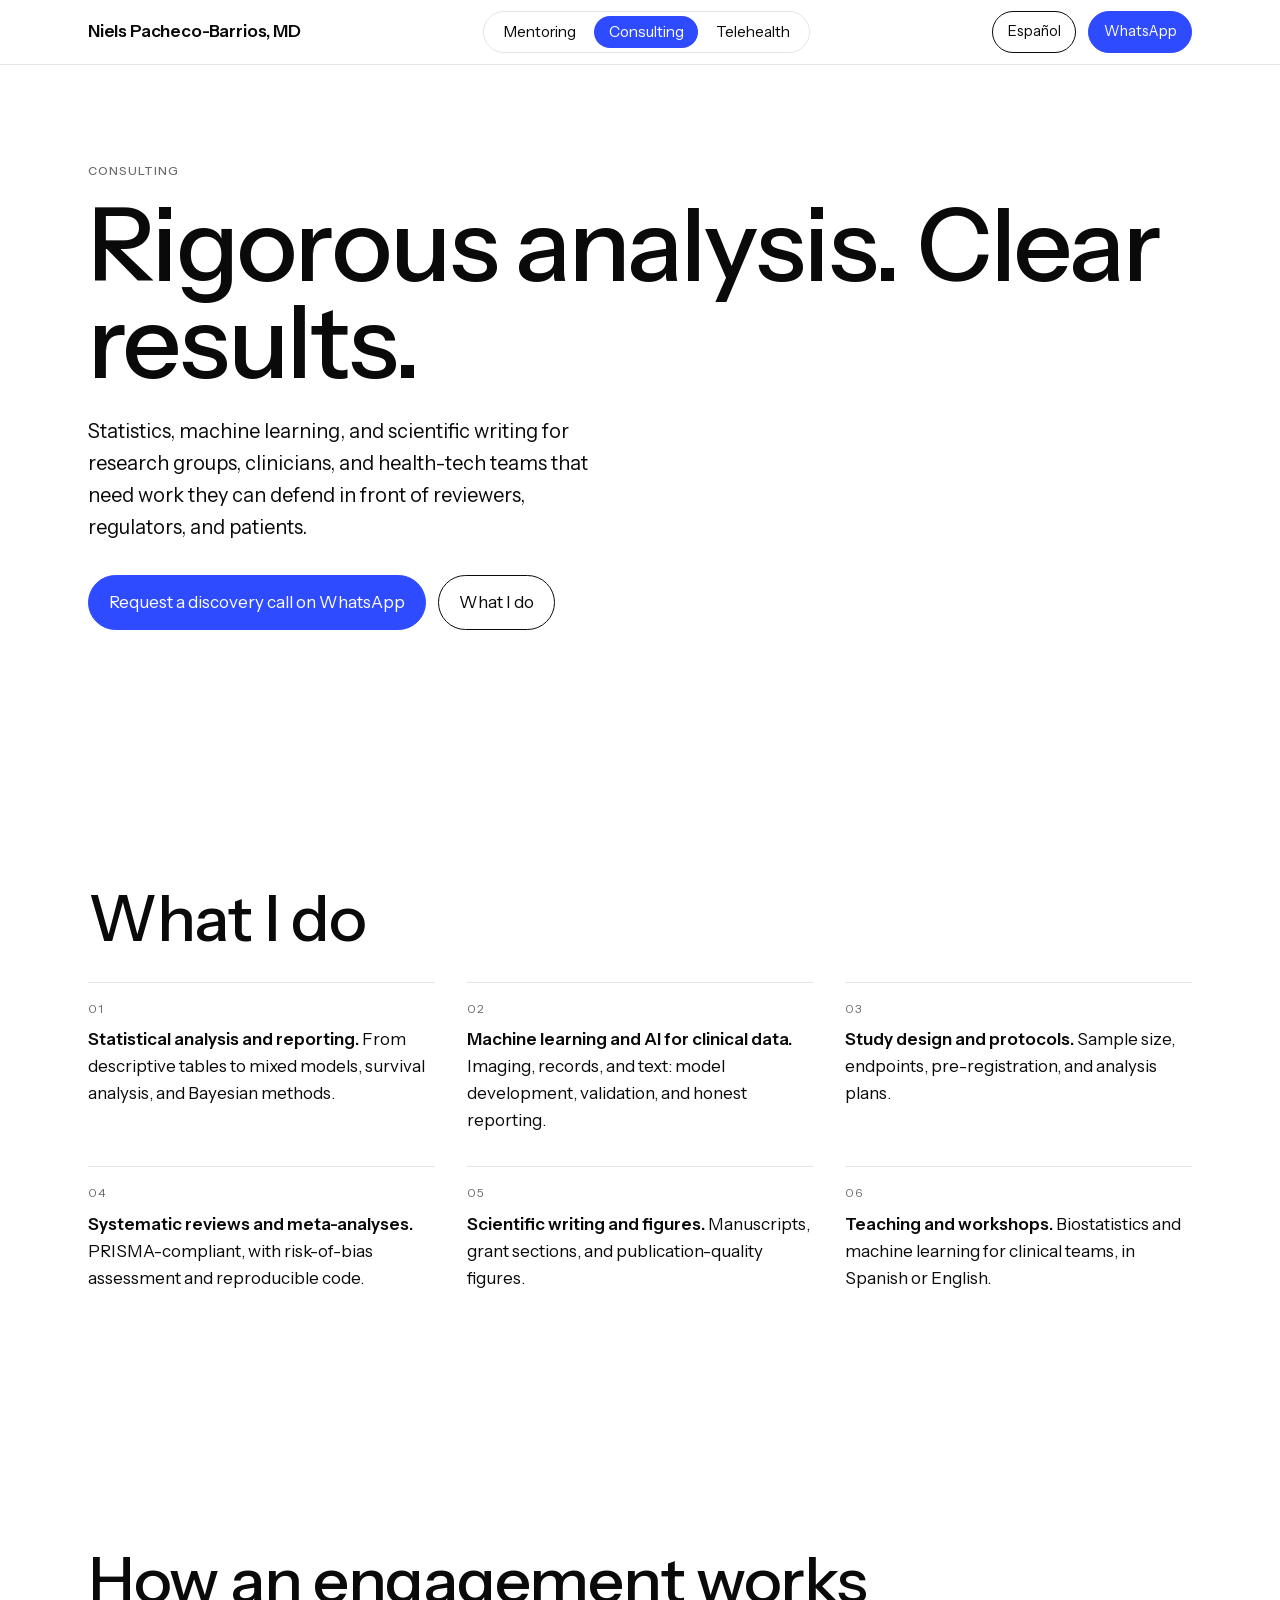
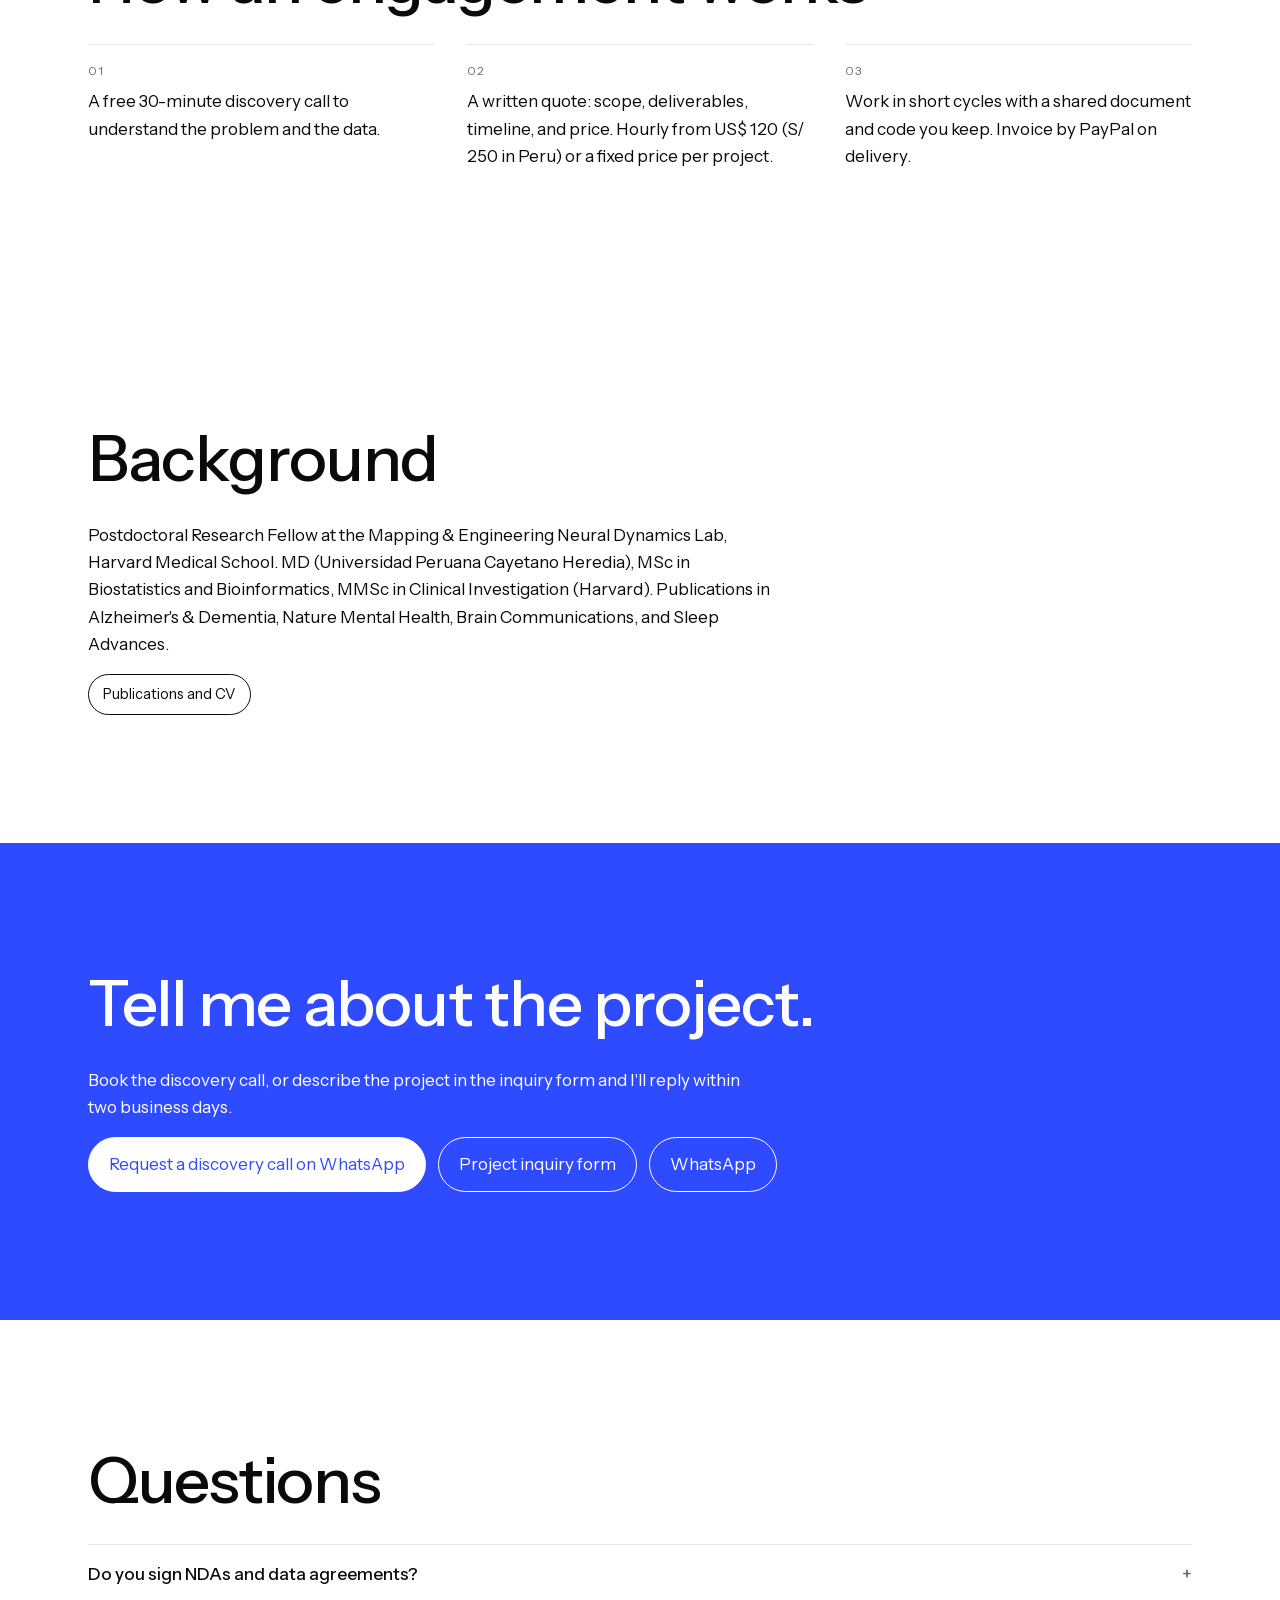
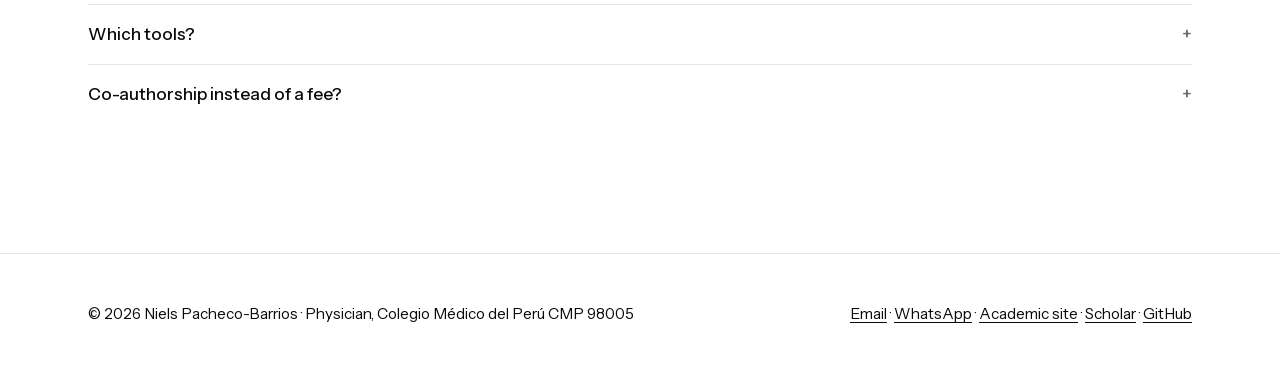
==== commit c6872fa5: "Aloja la tipografía en el sitio y comprime la foto para acelerar la carga" ====
--- a/consulting.html
+++ b/consulting.html
@@ -16,9 +16,7 @@
 <meta property="og:locale" content="en_US">
 <meta name="twitter:card" content="summary_large_image">
 <link rel="icon" href="assets/favicon.svg" type="image/svg+xml">
-<link rel="preconnect" href="https://fonts.googleapis.com">
-<link rel="preconnect" href="https://fonts.gstatic.com" crossorigin>
-<link href="https://fonts.googleapis.com/css2?family=Instrument+Sans:wght@400;500;600&display=swap" rel="stylesheet">
+<link rel="preload" href="assets/fonts/instrument-sans-var-latin.woff2" as="font" type="font/woff2" crossorigin>
 <link rel="stylesheet" href="style.css">
 <script src="i18n.js" defer></script>
 </head>
--- a/style.css
+++ b/style.css
@@ -1,3 +1,20 @@
+@font-face {
+  font-family: "Instrument Sans";
+  font-style: normal;
+  font-weight: 400 600;
+  font-display: swap;
+  src: url("assets/fonts/instrument-sans-var-latin.woff2") format("woff2");
+  unicode-range: U+0000-00FF, U+0131, U+0152-0153, U+02BB-02BC, U+02C6, U+02DA, U+02DC, U+0304, U+0308, U+0329, U+2000-206F, U+20AC, U+2122, U+2191, U+2193, U+2212, U+2215, U+FEFF, U+FFFD;
+}
+@font-face {
+  font-family: "Instrument Sans";
+  font-style: normal;
+  font-weight: 400 600;
+  font-display: swap;
+  src: url("assets/fonts/instrument-sans-var-latin-ext.woff2") format("woff2");
+  unicode-range: U+0100-02BA, U+02BD-02C5, U+02C7-02CC, U+02CE-02D7, U+02DD-02FF, U+0304, U+0308, U+0329, U+1D00-1DBF, U+1E00-1E9F, U+1EF2-1EFF, U+2020, U+20A0-20AB, U+20AD-20C0, U+2113, U+2C60-2C7F, U+A720-A7FF;
+}
+
 :root {
   --ground: #ffffff;
   --ink: #0a0a0a;
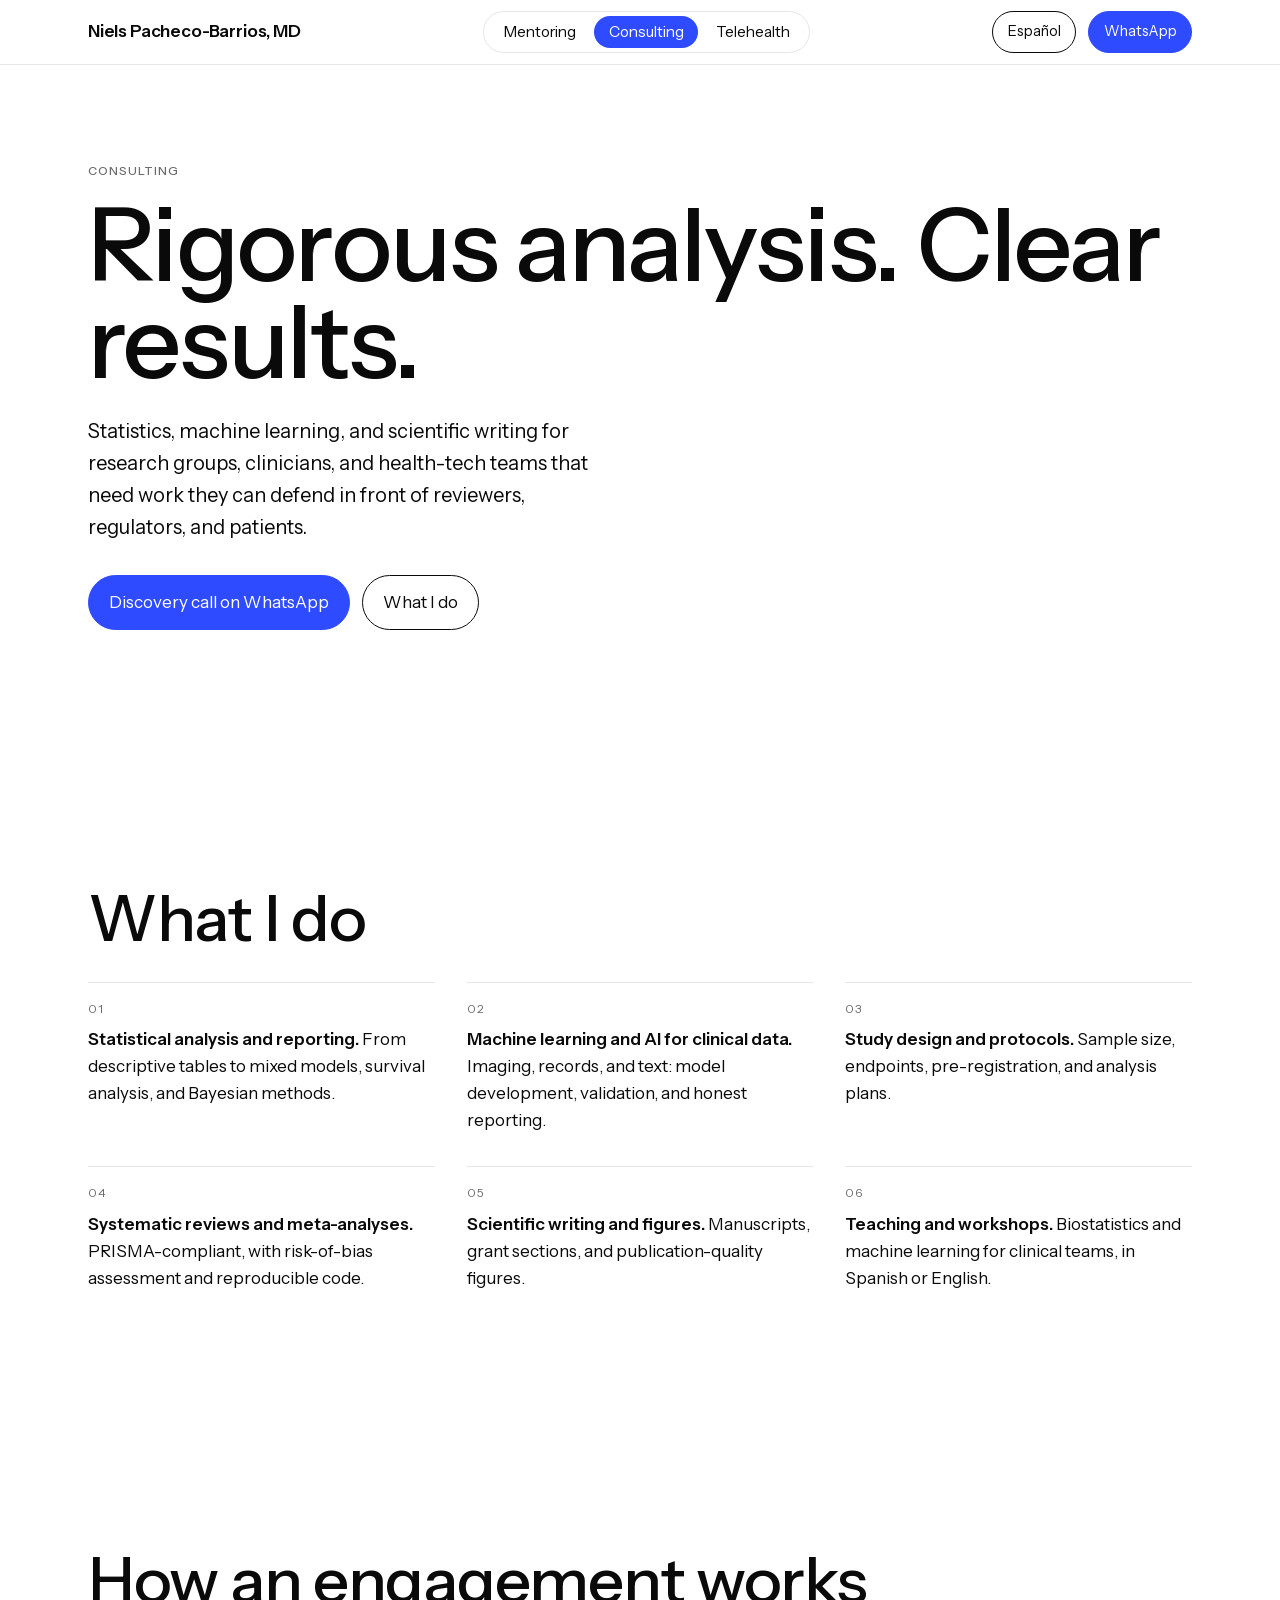
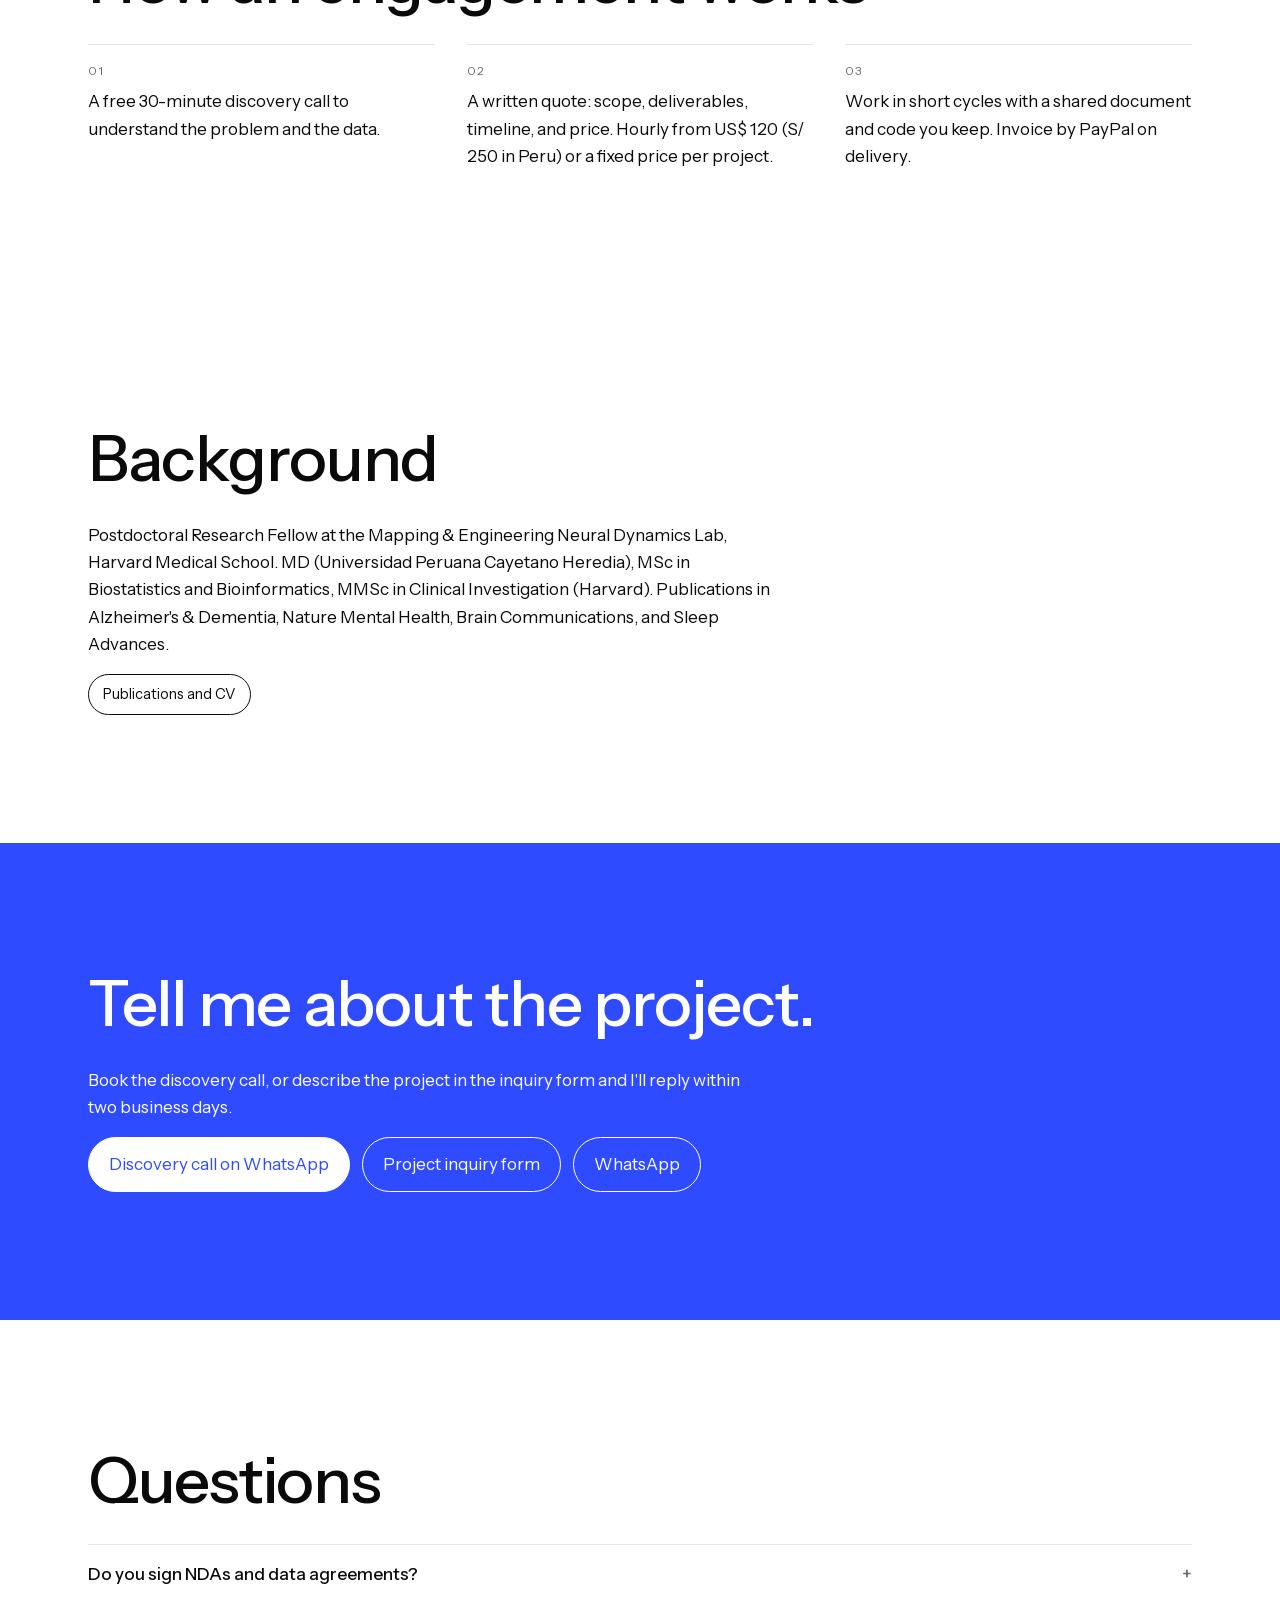
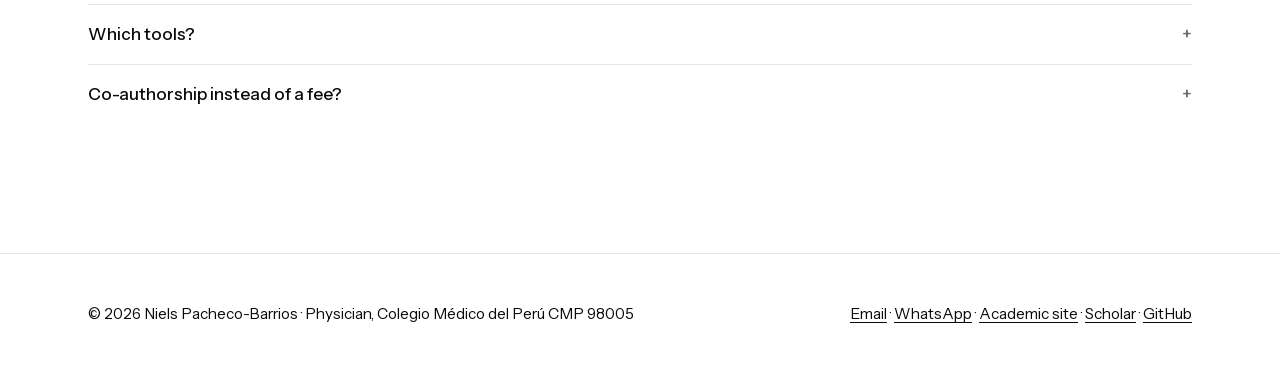
==== commit 22f46f09: "Acorta el botón de llamada inicial y muestra la foto más pequeña y nítida" ====
--- a/consulting.html
+++ b/consulting.html
@@ -45,7 +45,7 @@
     <h1 data-i="hero.title">Rigorous analysis. Clear results.</h1>
     <p class="lede" data-i="hero.lede">Statistics, machine learning, and scientific writing for research groups, clinicians, and health-tech teams that need work they can defend in front of reviewers, regulators, and patients.</p>
     <div class="actions">
-      <a id="discovery" class="btn primary" href="https://wa.me/51993126398?text=Hello%20Dr.%20Pacheco%2C%20I%27d%20like%20to%20schedule%20a%20discovery%20call." data-href-alt="https://wa.me/51993126398?text=Hola%20Dr.%20Pacheco%2C%20quisiera%20agendar%20una%20llamada%20inicial." target="_blank" rel="noopener" data-i="act.call">Request a discovery call on WhatsApp</a>
+      <a id="discovery" class="btn primary" href="https://wa.me/51993126398?text=Hello%20Dr.%20Pacheco%2C%20I%27d%20like%20to%20schedule%20a%20discovery%20call." data-href-alt="https://wa.me/51993126398?text=Hola%20Dr.%20Pacheco%2C%20quisiera%20agendar%20una%20llamada%20inicial." target="_blank" rel="noopener" data-i="act.call">Discovery call on WhatsApp</a>
       <a class="btn" href="#services" data-i="hero.cta">What I do</a>
     </div>
   </div>
@@ -83,7 +83,7 @@
     <h2 data-i="cta.title">Tell me about the project.</h2>
     <p data-i="cta.text">Book the discovery call, or describe the project in the inquiry form and I'll reply within two business days.</p>
     <div class="actions">
-      <a class="btn primary" href="https://wa.me/51993126398?text=Hello%20Dr.%20Pacheco%2C%20I%27d%20like%20to%20schedule%20a%20discovery%20call." data-href-alt="https://wa.me/51993126398?text=Hola%20Dr.%20Pacheco%2C%20quisiera%20agendar%20una%20llamada%20inicial." target="_blank" rel="noopener" data-i="act.call">Request a discovery call on WhatsApp</a>
+      <a class="btn primary" href="https://wa.me/51993126398?text=Hello%20Dr.%20Pacheco%2C%20I%27d%20like%20to%20schedule%20a%20discovery%20call." data-href-alt="https://wa.me/51993126398?text=Hola%20Dr.%20Pacheco%2C%20quisiera%20agendar%20una%20llamada%20inicial." target="_blank" rel="noopener" data-i="act.call">Discovery call on WhatsApp</a>
       <a id="inquiry" class="btn" href="mailto:niels.pacheco.b@gmail.com?subject=Consulting%20inquiry" data-i="act.form">Project inquiry form</a>
       <a class="btn" href="https://wa.me/51993126398?text=Hello%20Dr.%20Pacheco%2C%20I%27d%20like%20to%20discuss%20a%20consulting%20project." data-href-alt="https://wa.me/51993126398?text=Hola%20Dr.%20Pacheco%2C%20quisiera%20conversar%20sobre%20un%20proyecto%20de%20consultor%C3%ADa." target="_blank" rel="noopener" data-i="act.wa">WhatsApp</a>
     </div>
--- a/style.css
+++ b/style.css
@@ -66,7 +66,7 @@
 
 /* Hero */
 .hero { display: grid; gap: 3rem; align-items: end; padding-top: clamp(3rem, 8vw, 6rem); }
-.hero img { width: 100%; max-width: 520px; aspect-ratio: 1 / 1; object-fit: cover; }
+.hero img { width: 100%; max-width: 360px; aspect-ratio: 1 / 1; object-fit: cover; }
 .hero .lede { font-size: 1.25rem; max-width: 40ch; margin: 1.5rem 0 2rem; }
 
 /* Doors (hub) */
@@ -127,6 +127,7 @@
   .pills { order: 3; width: 100%; justify-content: space-between; }
   .pills a { padding: 0.4rem 0.6rem; font-size: 0.9rem; }
   section[id] { scroll-margin-top: 11rem; }
+  .btn { white-space: normal; text-align: center; }
 }
 @media (min-width: 640px) {
   .doors { grid-template-columns: repeat(3, 1fr); }
